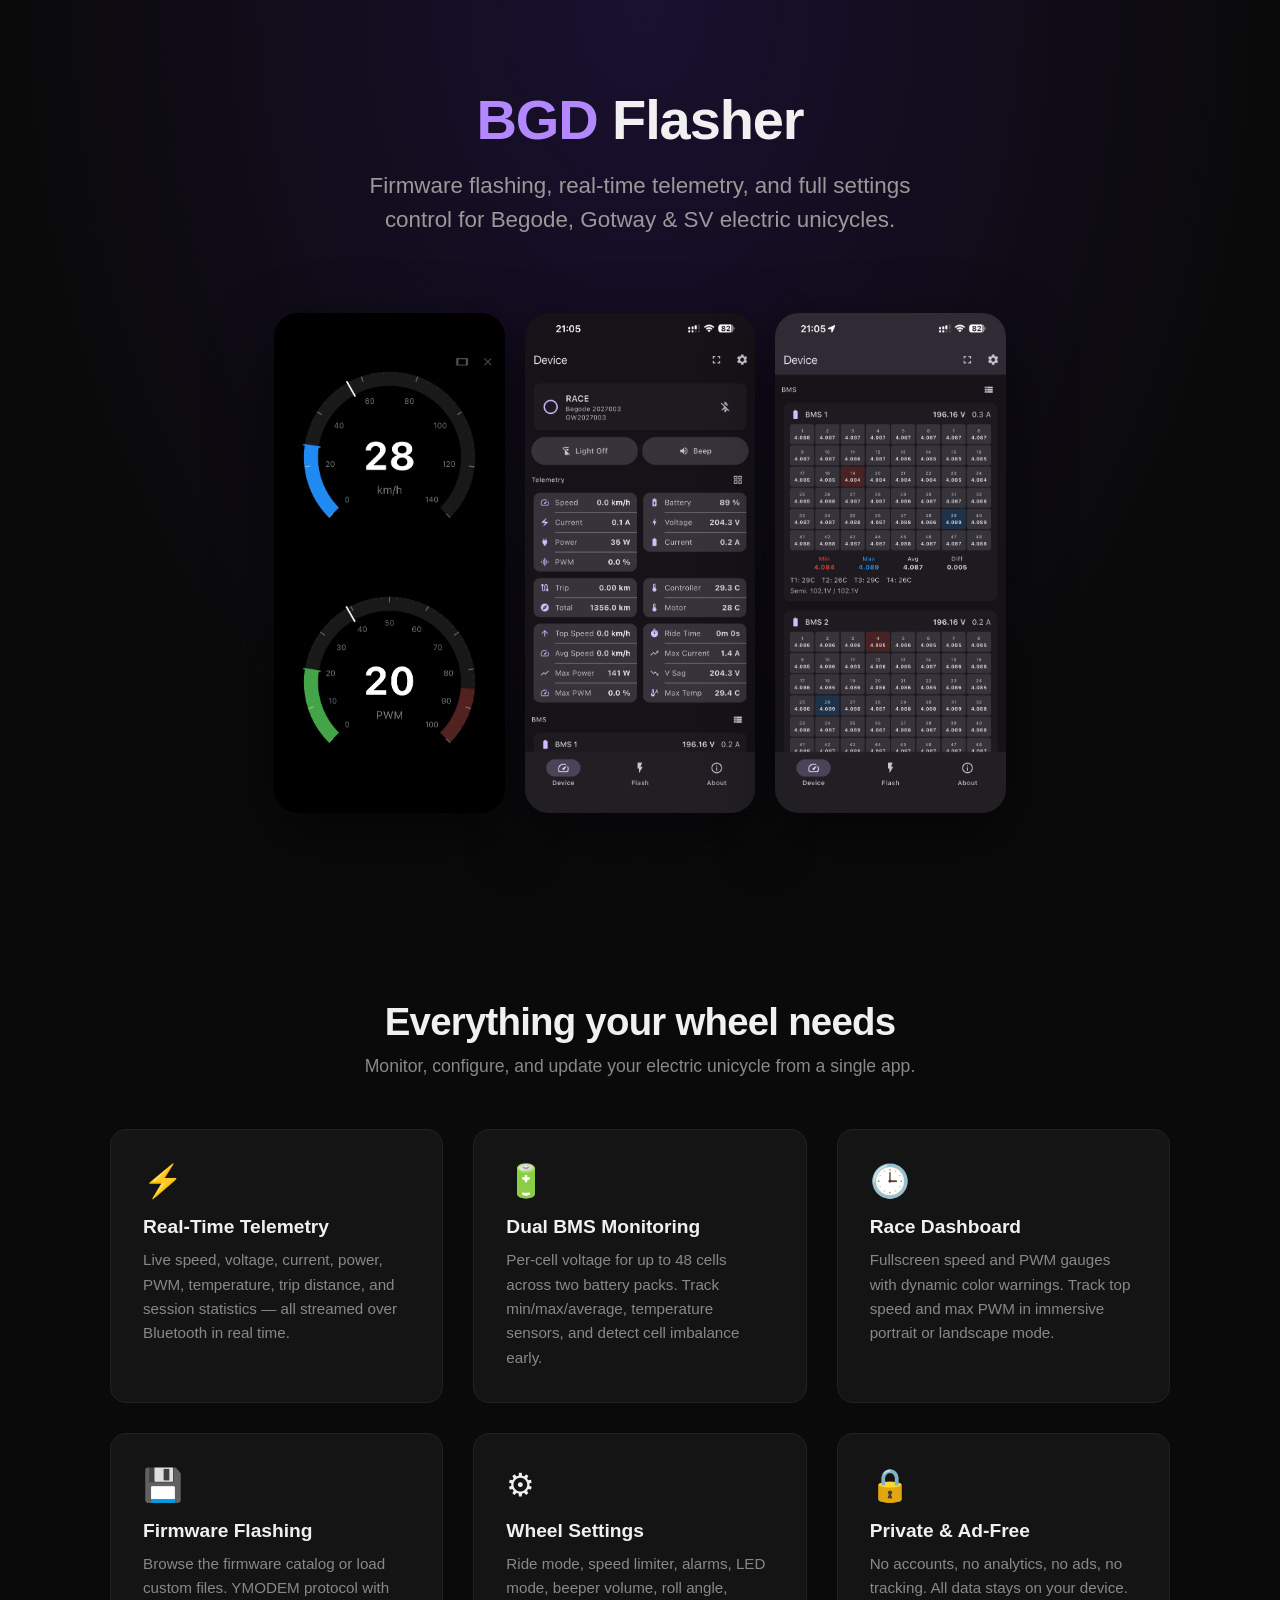
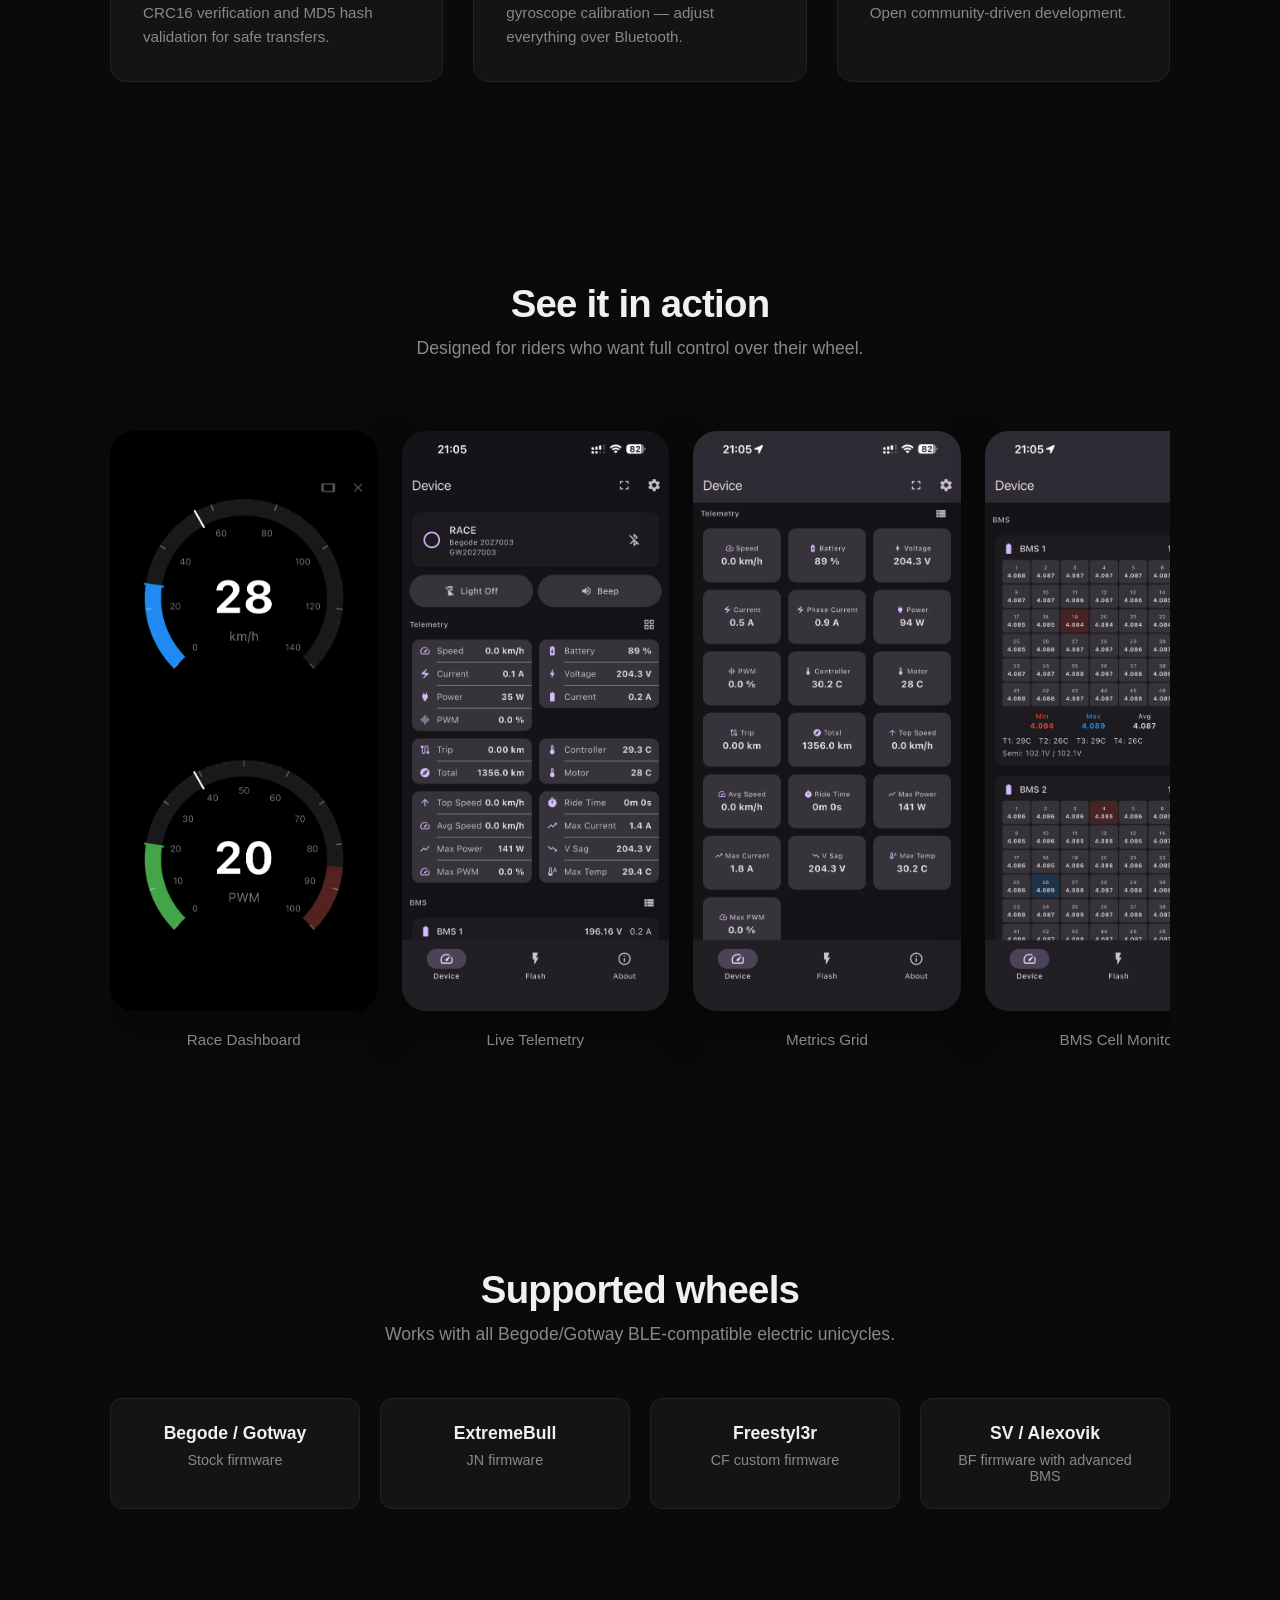
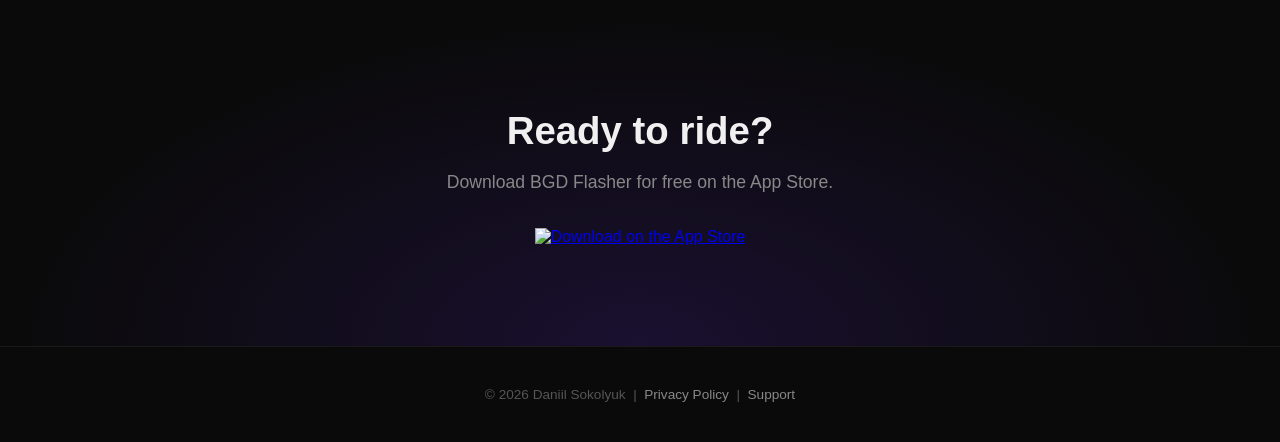
==== bgdflasher/index.html @ 6b322880 "Add BGD Flasher landing page with screenshots" ====
<!DOCTYPE html>
<html lang="en">
<head>
    <meta charset="UTF-8">
    <meta name="viewport" content="width=device-width, initial-scale=1.0">
    <title>BGD Flasher — Firmware & Telemetry App for Begode, Gotway & SV Electric Unicycles</title>
    <meta name="description" content="Flash firmware, monitor real-time telemetry, adjust settings, and track BMS cell data on your Begode, Gotway, or SV electric unicycle. Free iOS app.">
    <meta name="keywords" content="begode, gotway, euc, electric unicycle, firmware, flasher, telemetry, bms, dashboard, speed, battery, sv, extremebull, monowheel">
    <meta property="og:title" content="BGD Flasher — EUC Telemetry & Firmware Tool">
    <meta property="og:description" content="Flash firmware, monitor real-time telemetry, and fine-tune your Begode, Gotway & SV electric unicycle.">
    <meta property="og:type" content="website">
    <meta property="og:url" content="https://sokoly.uk/bgdflasher">
    <meta property="og:image" content="https://sokoly.uk/bgdflasher/01_dashboard.png">
    <link rel="canonical" href="https://sokoly.uk/bgdflasher">
    <style>
        * { margin: 0; padding: 0; box-sizing: border-box; }
        body { font-family: -apple-system, BlinkMacSystemFont, 'SF Pro Display', 'Segoe UI', Roboto, sans-serif; color: #f0f0f0; background: #0a0a0a; }

        /* Hero */
        .hero {
            min-height: 100vh;
            display: flex;
            flex-direction: column;
            align-items: center;
            justify-content: center;
            text-align: center;
            padding: 60px 20px;
            background: radial-gradient(ellipse at 50% 0%, #1a1030 0%, #0a0a0a 70%);
        }
        .hero h1 {
            font-size: 3.5em;
            font-weight: 700;
            letter-spacing: -0.02em;
            margin-bottom: 0.3em;
        }
        .hero h1 span { color: #b388ff; }
        .hero .subtitle {
            font-size: 1.4em;
            color: #999;
            max-width: 600px;
            margin-bottom: 2em;
            line-height: 1.5;
        }
        .hero-screenshots {
            display: flex;
            gap: 20px;
            justify-content: center;
            flex-wrap: wrap;
            max-width: 900px;
            margin-top: 2em;
        }
        .hero-screenshots img {
            height: 500px;
            border-radius: 24px;
            box-shadow: 0 20px 60px rgba(0,0,0,0.5);
        }
        .badge { margin-top: 2em; }
        .badge img { height: 54px; }

        /* Sections */
        section {
            padding: 100px 20px;
            max-width: 1100px;
            margin: 0 auto;
        }
        section h2 {
            font-size: 2.4em;
            font-weight: 700;
            text-align: center;
            margin-bottom: 0.3em;
            letter-spacing: -0.02em;
        }
        section .section-sub {
            text-align: center;
            color: #888;
            font-size: 1.1em;
            margin-bottom: 3em;
            max-width: 600px;
            margin-left: auto;
            margin-right: auto;
        }

        /* Feature grid */
        .features {
            display: grid;
            grid-template-columns: repeat(auto-fit, minmax(300px, 1fr));
            gap: 30px;
        }
        .feature-card {
            background: #141414;
            border: 1px solid #222;
            border-radius: 16px;
            padding: 32px;
        }
        .feature-card .icon {
            font-size: 2em;
            margin-bottom: 16px;
        }
        .feature-card h3 {
            font-size: 1.2em;
            margin-bottom: 10px;
        }
        .feature-card p {
            color: #888;
            line-height: 1.6;
            font-size: 0.95em;
        }

        /* Screenshot showcase */
        .showcase {
            display: flex;
            gap: 24px;
            overflow-x: auto;
            scroll-snap-type: x mandatory;
            padding: 20px 0;
            -webkit-overflow-scrolling: touch;
        }
        .showcase-item {
            flex: 0 0 auto;
            scroll-snap-align: center;
            text-align: center;
        }
        .showcase-item img {
            height: 580px;
            border-radius: 24px;
            box-shadow: 0 16px 48px rgba(0,0,0,0.4);
        }
        .showcase-item p {
            margin-top: 16px;
            color: #888;
            font-size: 0.95em;
        }

        /* Compatibility */
        .compat-grid {
            display: grid;
            grid-template-columns: repeat(auto-fit, minmax(220px, 1fr));
            gap: 20px;
        }
        .compat-card {
            background: #141414;
            border: 1px solid #222;
            border-radius: 12px;
            padding: 24px;
            text-align: center;
        }
        .compat-card h3 { font-size: 1.1em; margin-bottom: 8px; }
        .compat-card p { color: #888; font-size: 0.9em; }

        /* CTA */
        .cta {
            text-align: center;
            padding: 100px 20px;
            background: radial-gradient(ellipse at 50% 100%, #1a1030 0%, #0a0a0a 70%);
        }
        .cta h2 { font-size: 2.4em; margin-bottom: 0.5em; }
        .cta p { color: #888; margin-bottom: 2em; font-size: 1.1em; }

        /* Footer */
        footer {
            text-align: center;
            padding: 40px 20px;
            color: #555;
            font-size: 0.85em;
            border-top: 1px solid #1a1a1a;
        }
        footer a { color: #888; text-decoration: none; }
        footer a:hover { color: #b388ff; }

        /* Mobile */
        @media (max-width: 768px) {
            .hero h1 { font-size: 2.2em; }
            .hero .subtitle { font-size: 1.1em; }
            .hero-screenshots img { height: 360px; }
            section h2 { font-size: 1.8em; }
            .showcase-item img { height: 420px; }
        }
        @media (max-width: 480px) {
            .hero-screenshots img { height: 280px; }
            .showcase-item img { height: 340px; }
        }
    </style>
    <script type="application/ld+json">
    {
        "@context": "https://schema.org",
        "@type": "MobileApplication",
        "name": "BGD Flasher",
        "operatingSystem": "iOS",
        "applicationCategory": "UtilitiesApplication",
        "description": "Firmware flashing, real-time telemetry, and settings management for Begode, Gotway, and SV electric unicycles.",
        "offers": {
            "@type": "Offer",
            "price": "0",
            "priceCurrency": "USD"
        },
        "author": {
            "@type": "Person",
            "name": "Daniil Sokolyuk"
        }
    }
    </script>
</head>
<body>

    <!-- Hero -->
    <div class="hero">
        <h1><span>BGD</span> Flasher</h1>
        <p class="subtitle">Firmware flashing, real-time telemetry, and full settings control for Begode, Gotway & SV electric unicycles.</p>
        <div class="hero-screenshots">
            <img src="01_dashboard.png" alt="BGD Flasher race dashboard with speed and PWM gauges" loading="lazy">
            <img src="02_telemetry.png" alt="Real-time EUC telemetry monitoring" loading="lazy">
            <img src="04_bms_cells.png" alt="Dual BMS cell voltage monitoring" loading="lazy">
        </div>
    </div>

    <!-- Features -->
    <section>
        <h2>Everything your wheel needs</h2>
        <p class="section-sub">Monitor, configure, and update your electric unicycle from a single app.</p>
        <div class="features">
            <div class="feature-card">
                <div class="icon">&#9889;</div>
                <h3>Real-Time Telemetry</h3>
                <p>Live speed, voltage, current, power, PWM, temperature, trip distance, and session statistics — all streamed over Bluetooth in real time.</p>
            </div>
            <div class="feature-card">
                <div class="icon">&#128267;</div>
                <h3>Dual BMS Monitoring</h3>
                <p>Per-cell voltage for up to 48 cells across two battery packs. Track min/max/average, temperature sensors, and detect cell imbalance early.</p>
            </div>
            <div class="feature-card">
                <div class="icon">&#128338;</div>
                <h3>Race Dashboard</h3>
                <p>Fullscreen speed and PWM gauges with dynamic color warnings. Track top speed and max PWM in immersive portrait or landscape mode.</p>
            </div>
            <div class="feature-card">
                <div class="icon">&#128190;</div>
                <h3>Firmware Flashing</h3>
                <p>Browse the firmware catalog or load custom files. YMODEM protocol with CRC16 verification and MD5 hash validation for safe transfers.</p>
            </div>
            <div class="feature-card">
                <div class="icon">&#9881;</div>
                <h3>Wheel Settings</h3>
                <p>Ride mode, speed limiter, alarms, LED mode, beeper volume, roll angle, gyroscope calibration — adjust everything over Bluetooth.</p>
            </div>
            <div class="feature-card">
                <div class="icon">&#128274;</div>
                <h3>Private & Ad-Free</h3>
                <p>No accounts, no analytics, no ads, no tracking. All data stays on your device. Open community-driven development.</p>
            </div>
        </div>
    </section>

    <!-- Screenshots -->
    <section>
        <h2>See it in action</h2>
        <p class="section-sub">Designed for riders who want full control over their wheel.</p>
        <div class="showcase">
            <div class="showcase-item">
                <img src="01_dashboard.png" alt="Fullscreen race dashboard for Begode electric unicycle" loading="lazy">
                <p>Race Dashboard</p>
            </div>
            <div class="showcase-item">
                <img src="02_telemetry.png" alt="Real-time telemetry data from Begode Gotway wheel" loading="lazy">
                <p>Live Telemetry</p>
            </div>
            <div class="showcase-item">
                <img src="03_telemetry_grid.png" alt="Telemetry grid view with speed voltage power metrics" loading="lazy">
                <p>Metrics Grid</p>
            </div>
            <div class="showcase-item">
                <img src="04_bms_cells.png" alt="Dual BMS cell voltage monitor for electric unicycle battery" loading="lazy">
                <p>BMS Cell Monitor</p>
            </div>
            <div class="showcase-item">
                <img src="05_firmware_flash.png" alt="Firmware flashing interface for Begode Gotway EUC" loading="lazy">
                <p>Flash Firmware</p>
            </div>
            <div class="showcase-item">
                <img src="06_settings.png" alt="Wheel settings configuration for Begode electric unicycle" loading="lazy">
                <p>Wheel Settings</p>
            </div>
        </div>
    </section>

    <!-- Compatibility -->
    <section>
        <h2>Supported wheels</h2>
        <p class="section-sub">Works with all Begode/Gotway BLE-compatible electric unicycles.</p>
        <div class="compat-grid">
            <div class="compat-card">
                <h3>Begode / Gotway</h3>
                <p>Stock firmware</p>
            </div>
            <div class="compat-card">
                <h3>ExtremeBull</h3>
                <p>JN firmware</p>
            </div>
            <div class="compat-card">
                <h3>Freestyl3r</h3>
                <p>CF custom firmware</p>
            </div>
            <div class="compat-card">
                <h3>SV / Alexovik</h3>
                <p>BF firmware with advanced BMS</p>
            </div>
        </div>
    </section>

    <!-- CTA -->
    <div class="cta">
        <h2>Ready to ride?</h2>
        <p>Download BGD Flasher for free on the App Store.</p>
        <div class="badge">
            <a href="https://apps.apple.com/app/bgd-flasher/id0000000000" target="_blank" rel="noopener">
                <img src="https://developer.apple.com/assets/elements/badges/download-on-the-app-store.svg" alt="Download on the App Store">
            </a>
        </div>
    </div>

    <!-- Footer -->
    <footer>
        <p>&copy; 2026 Daniil Sokolyuk &nbsp;|&nbsp; <a href="privacy">Privacy Policy</a> &nbsp;|&nbsp; <a href="support">Support</a></p>
    </footer>

</body>
</html>
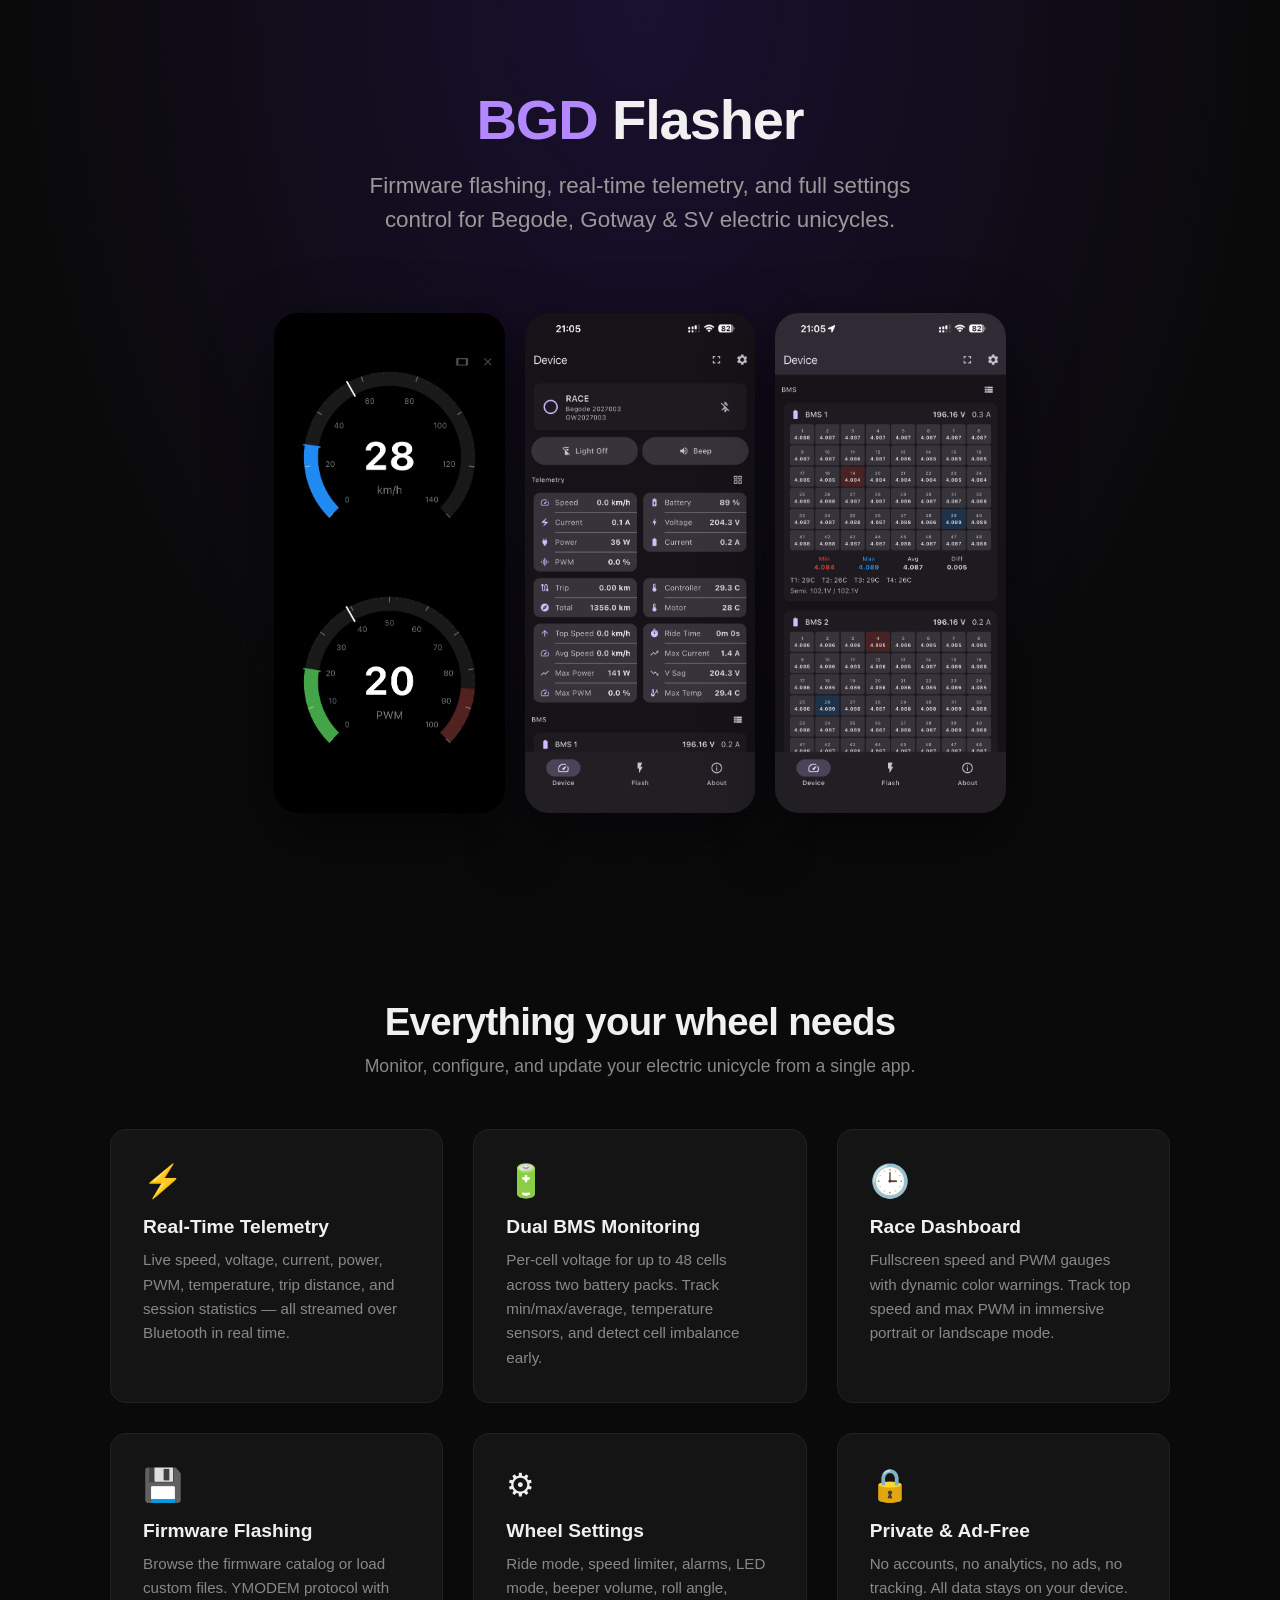
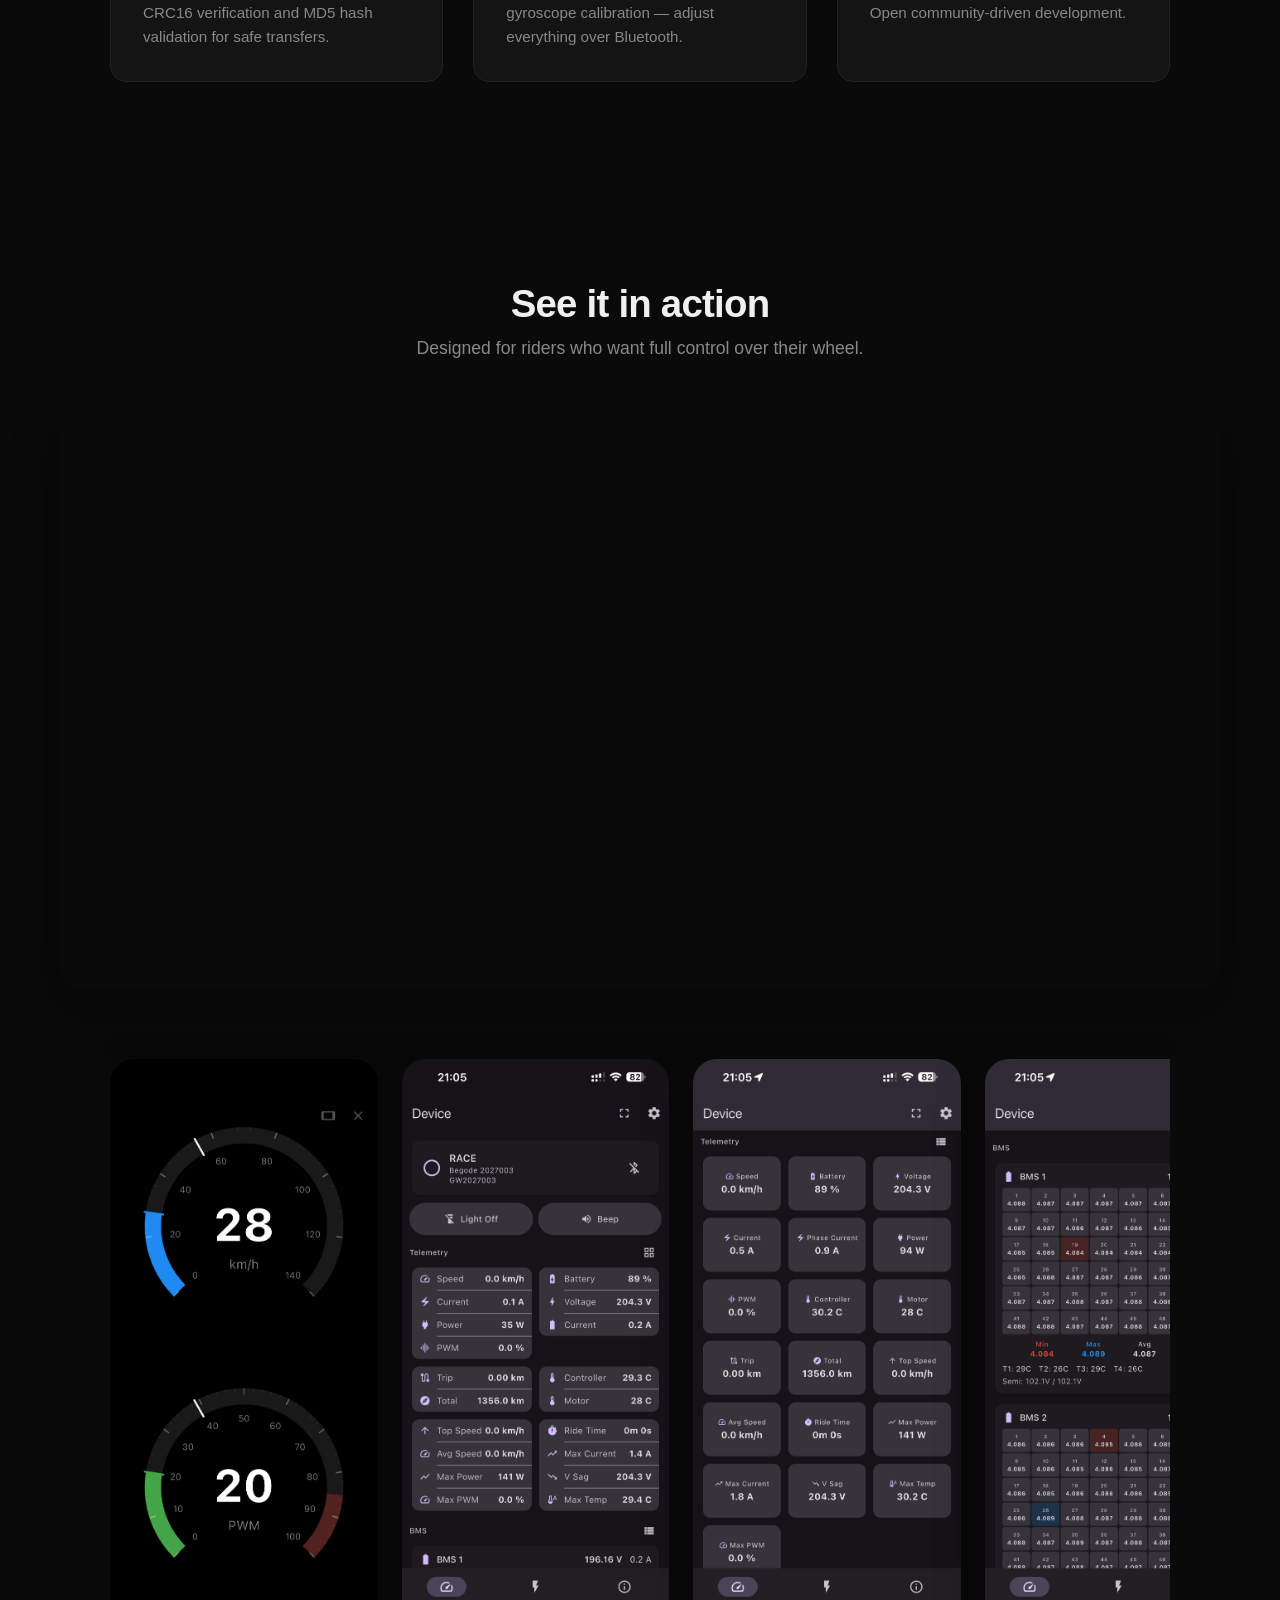
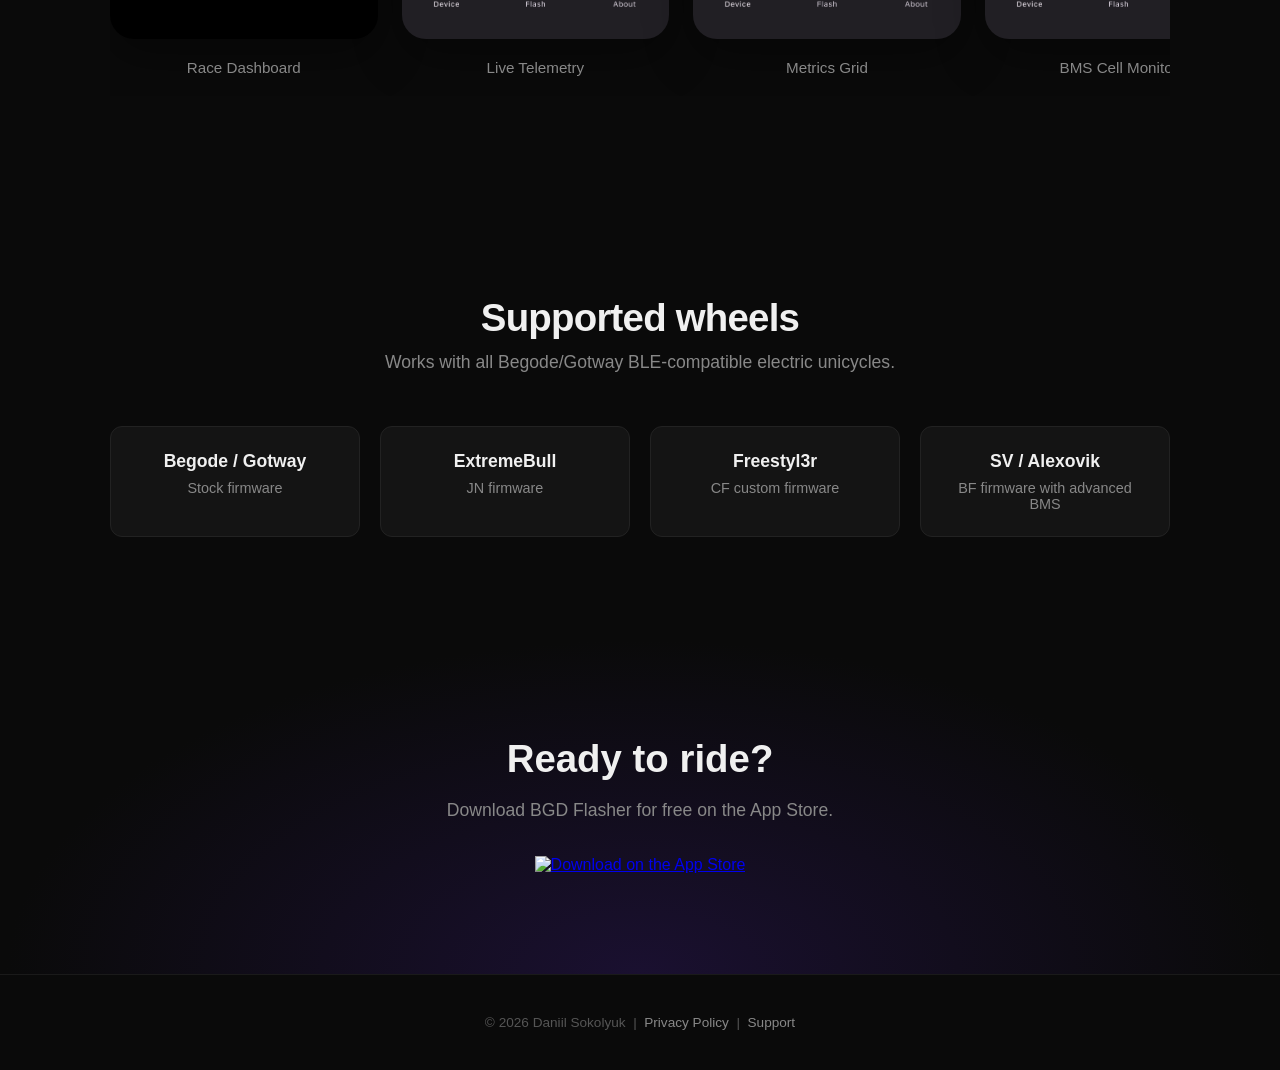
==== commit 915bc814: "Add preview video to landing page" ====
--- a/bgdflasher/index.html
+++ b/bgdflasher/index.html
@@ -251,10 +251,15 @@
         </div>
     </section>
 
-    <!-- Screenshots -->
+    <!-- Video + Screenshots -->
     <section>
         <h2>See it in action</h2>
         <p class="section-sub">Designed for riders who want full control over their wheel.</p>
+        <div style="display:flex;justify-content:center;margin-bottom:3em;">
+            <video autoplay muted loop playsinline style="height:580px;border-radius:24px;box-shadow:0 16px 48px rgba(0,0,0,0.4);">
+                <source src="preview.mp4" type="video/mp4">
+            </video>
+        </div>
         <div class="showcase">
             <div class="showcase-item">
                 <img src="01_dashboard.png" alt="Fullscreen race dashboard for Begode electric unicycle" loading="lazy">
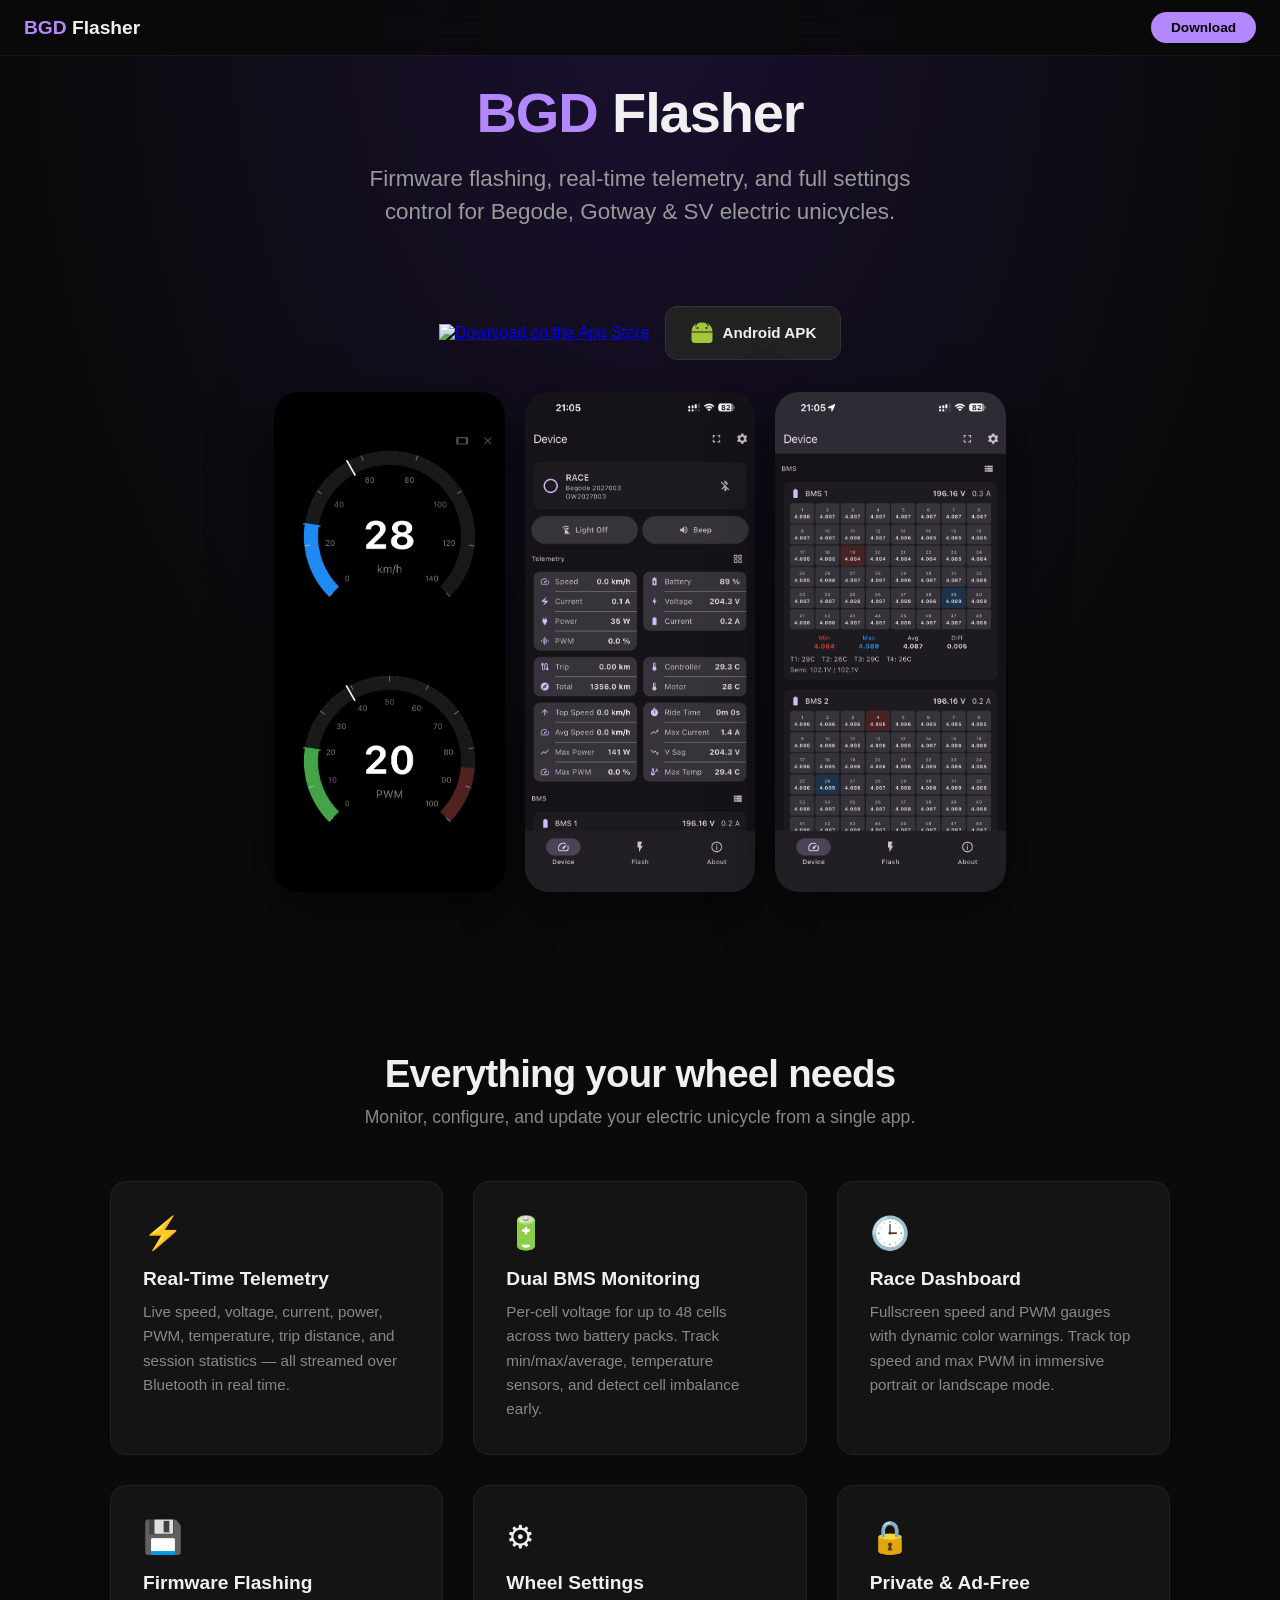
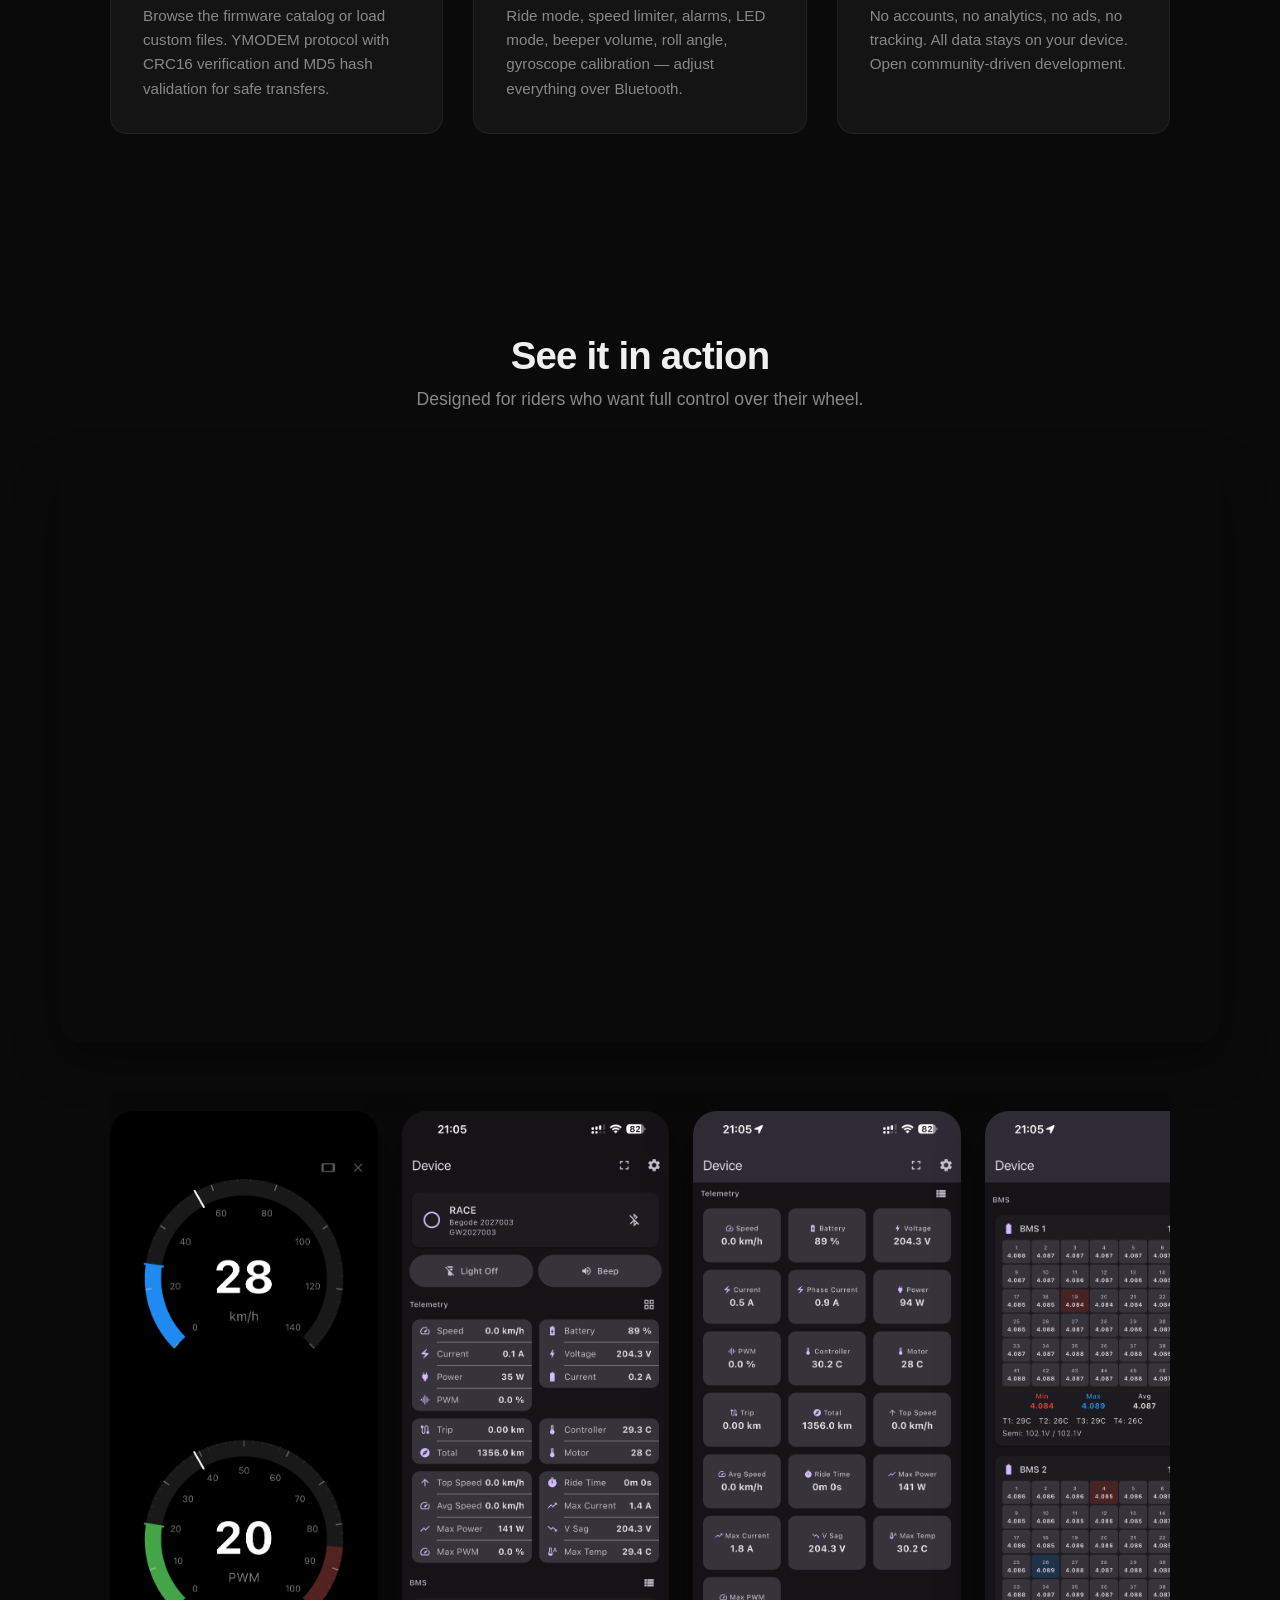
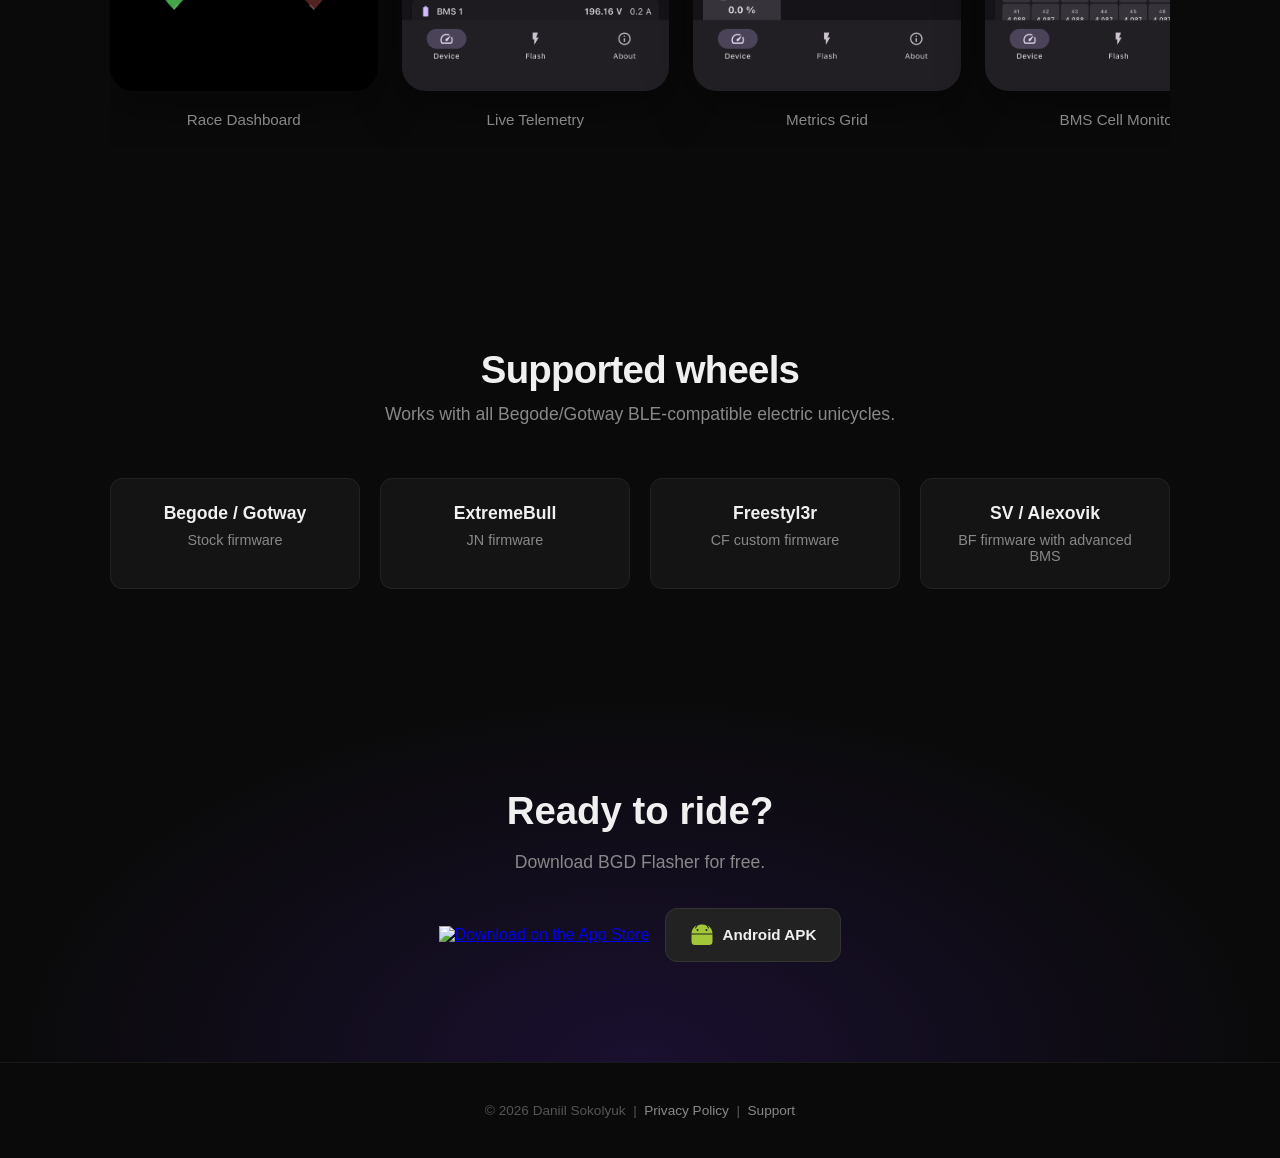
==== commit 31d74480: "Add sticky header, download buttons, APK, hero badge" ====
--- a/bgdflasher/index.html
+++ b/bgdflasher/index.html
@@ -24,7 +24,7 @@
             align-items: center;
             justify-content: center;
             text-align: center;
-            padding: 60px 20px;
+            padding: 80px 20px 60px;
             background: radial-gradient(ellipse at 50% 0%, #1a1030 0%, #0a0a0a 70%);
         }
         .hero h1 {
@@ -56,6 +56,62 @@
         }
         .badge { margin-top: 2em; }
         .badge img { height: 54px; }
+
+        /* Sticky header */
+        .sticky-header {
+            position: fixed;
+            top: 0;
+            left: 0;
+            right: 0;
+            z-index: 100;
+            display: flex;
+            align-items: center;
+            justify-content: space-between;
+            padding: 12px 24px;
+            background: rgba(10, 10, 10, 0.85);
+            backdrop-filter: blur(20px);
+            -webkit-backdrop-filter: blur(20px);
+            border-bottom: 1px solid rgba(255,255,255,0.06);
+        }
+        .sticky-header .logo {
+            font-size: 1.2em;
+            font-weight: 700;
+        }
+        .sticky-header .logo span { color: #b388ff; }
+        .sticky-header .dl-btn {
+            display: inline-block;
+            background: #b388ff;
+            color: #000;
+            font-weight: 600;
+            font-size: 0.85em;
+            padding: 8px 20px;
+            border-radius: 20px;
+            text-decoration: none;
+        }
+        .sticky-header .dl-btn:hover { background: #ce9cff; }
+        .badge-row {
+            display: flex;
+            gap: 16px;
+            align-items: center;
+            justify-content: center;
+            flex-wrap: wrap;
+        }
+        .apk-btn {
+            display: inline-flex;
+            align-items: center;
+            gap: 8px;
+            background: #222;
+            color: #f0f0f0;
+            font-weight: 600;
+            font-size: 0.95em;
+            padding: 12px 24px;
+            border-radius: 12px;
+            text-decoration: none;
+            border: 1px solid #333;
+            height: 54px;
+        }
+        .apk-btn:hover { background: #2a2a2a; border-color: #444; }
+        .apk-btn svg { width: 24px; height: 24px; fill: #a4c639; }
 
         /* Sections */
         section {
@@ -202,10 +258,25 @@
 </head>
 <body>
 
+    <!-- Sticky Header -->
+    <header class="sticky-header">
+        <div class="logo"><span>BGD</span> Flasher</div>
+        <a href="https://apps.apple.com/app/bgd-flasher/id0000000000" class="dl-btn" target="_blank" rel="noopener">Download</a>
+    </header>
+
     <!-- Hero -->
     <div class="hero">
         <h1><span>BGD</span> Flasher</h1>
         <p class="subtitle">Firmware flashing, real-time telemetry, and full settings control for Begode, Gotway & SV electric unicycles.</p>
+        <div class="badge badge-row">
+            <a href="https://apps.apple.com/app/bgd-flasher/id0000000000" target="_blank" rel="noopener">
+                <img src="https://developer.apple.com/assets/elements/badges/download-on-the-app-store.svg" alt="Download on the App Store">
+            </a>
+            <a href="BegodeFlasher-1.2.0.apk" class="apk-btn" download>
+                <svg viewBox="0 0 24 24"><path d="M17.523 2.226l1.39 2.409a.5.5 0 01-.866.5l-1.42-2.46A7.587 7.587 0 0012 1.5c-1.726 0-3.326.576-4.627 1.175L5.953 5.135a.5.5 0 01-.866-.5l1.39-2.409C3.637 3.848 1.5 6.932 1.5 10.5h21c0-3.568-2.137-6.652-4.977-8.274zM7.5 8a1 1 0 110-2 1 1 0 010 2zm9 0a1 1 0 110-2 1 1 0 010 2zM1.5 11.5v7A3.5 3.5 0 005 22h14a3.5 3.5 0 003.5-3.5v-7h-21z"/></svg>
+                Android APK
+            </a>
+        </div>
         <div class="hero-screenshots">
             <img src="01_dashboard.png" alt="BGD Flasher race dashboard with speed and PWM gauges" loading="lazy">
             <img src="02_telemetry.png" alt="Real-time EUC telemetry monitoring" loading="lazy">
@@ -315,10 +386,14 @@
     <!-- CTA -->
     <div class="cta">
         <h2>Ready to ride?</h2>
-        <p>Download BGD Flasher for free on the App Store.</p>
-        <div class="badge">
+        <p>Download BGD Flasher for free.</p>
+        <div class="badge badge-row">
             <a href="https://apps.apple.com/app/bgd-flasher/id0000000000" target="_blank" rel="noopener">
                 <img src="https://developer.apple.com/assets/elements/badges/download-on-the-app-store.svg" alt="Download on the App Store">
+            </a>
+            <a href="BegodeFlasher-1.2.0.apk" class="apk-btn" download>
+                <svg viewBox="0 0 24 24"><path d="M17.523 2.226l1.39 2.409a.5.5 0 01-.866.5l-1.42-2.46A7.587 7.587 0 0012 1.5c-1.726 0-3.326.576-4.627 1.175L5.953 5.135a.5.5 0 01-.866-.5l1.39-2.409C3.637 3.848 1.5 6.932 1.5 10.5h21c0-3.568-2.137-6.652-4.977-8.274zM7.5 8a1 1 0 110-2 1 1 0 010 2zm9 0a1 1 0 110-2 1 1 0 010 2zM1.5 11.5v7A3.5 3.5 0 005 22h14a3.5 3.5 0 003.5-3.5v-7h-21z"/></svg>
+                Android APK
             </a>
         </div>
     </div>
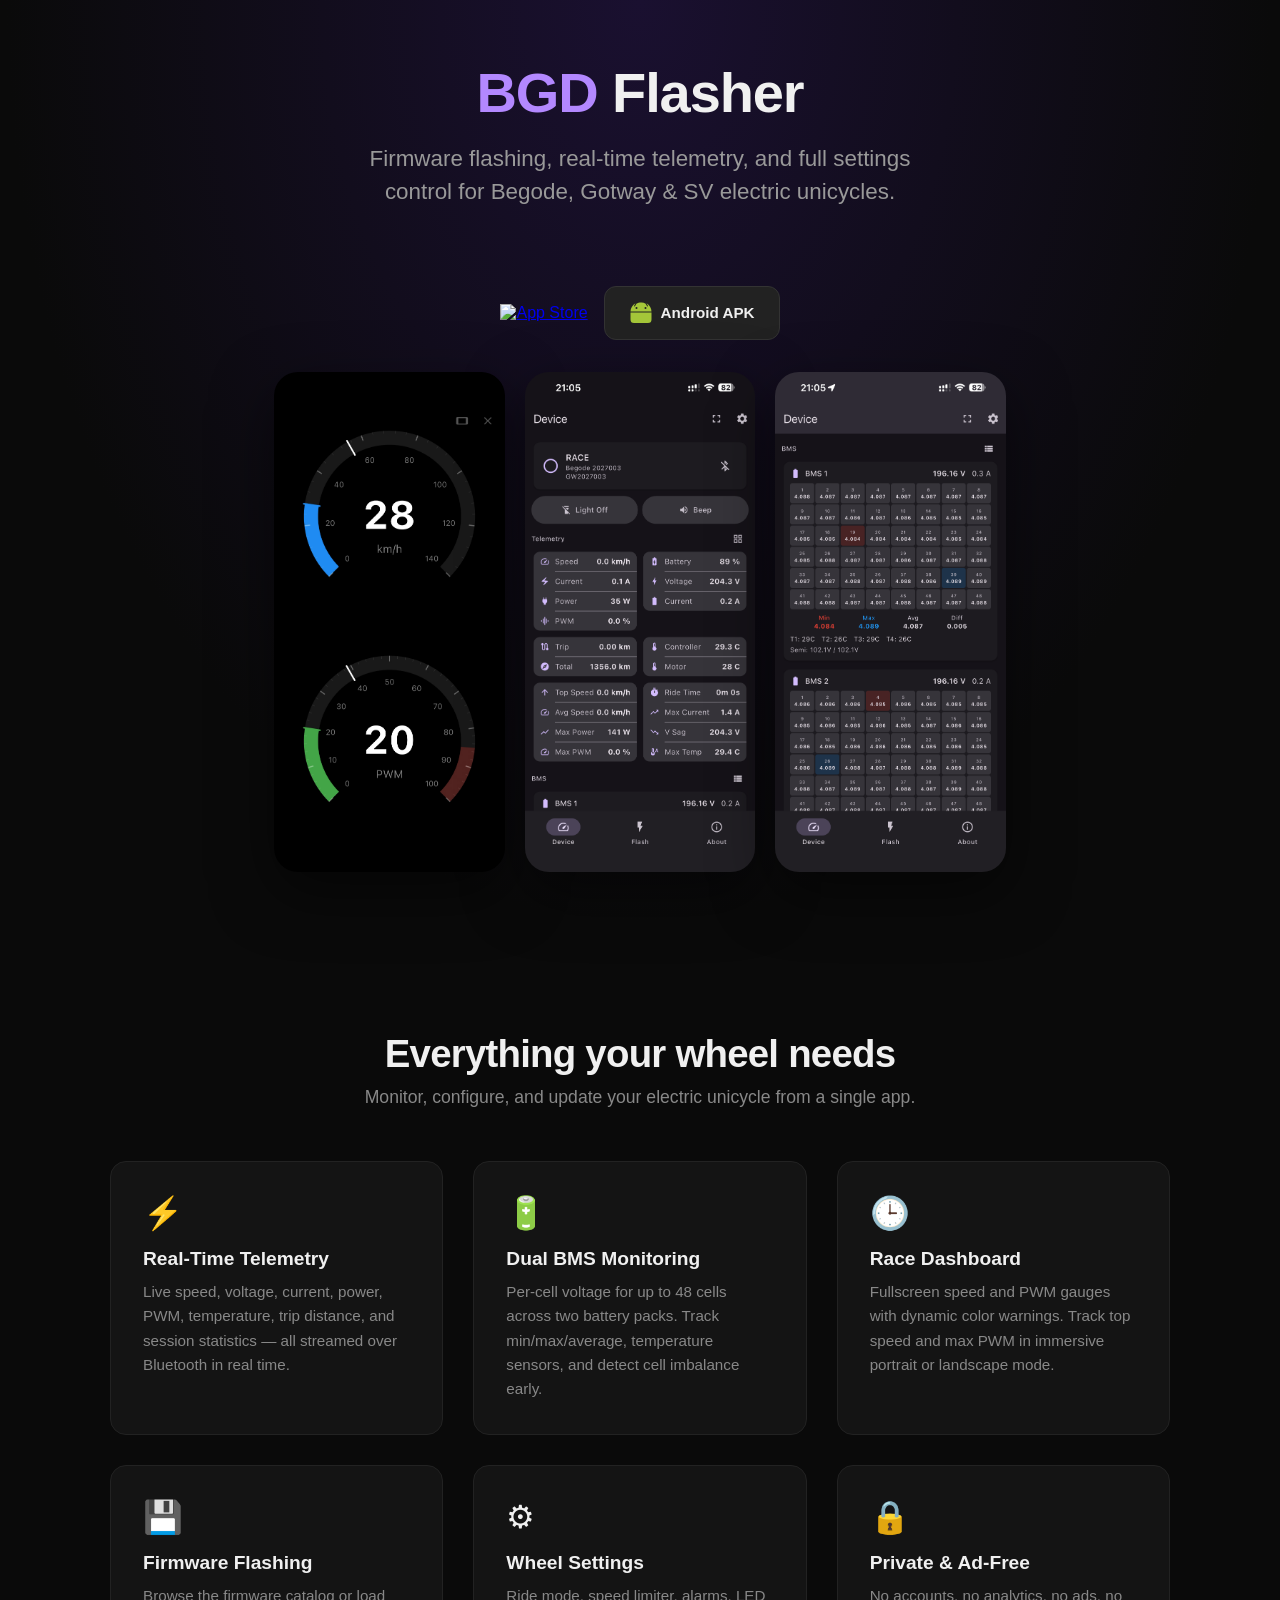
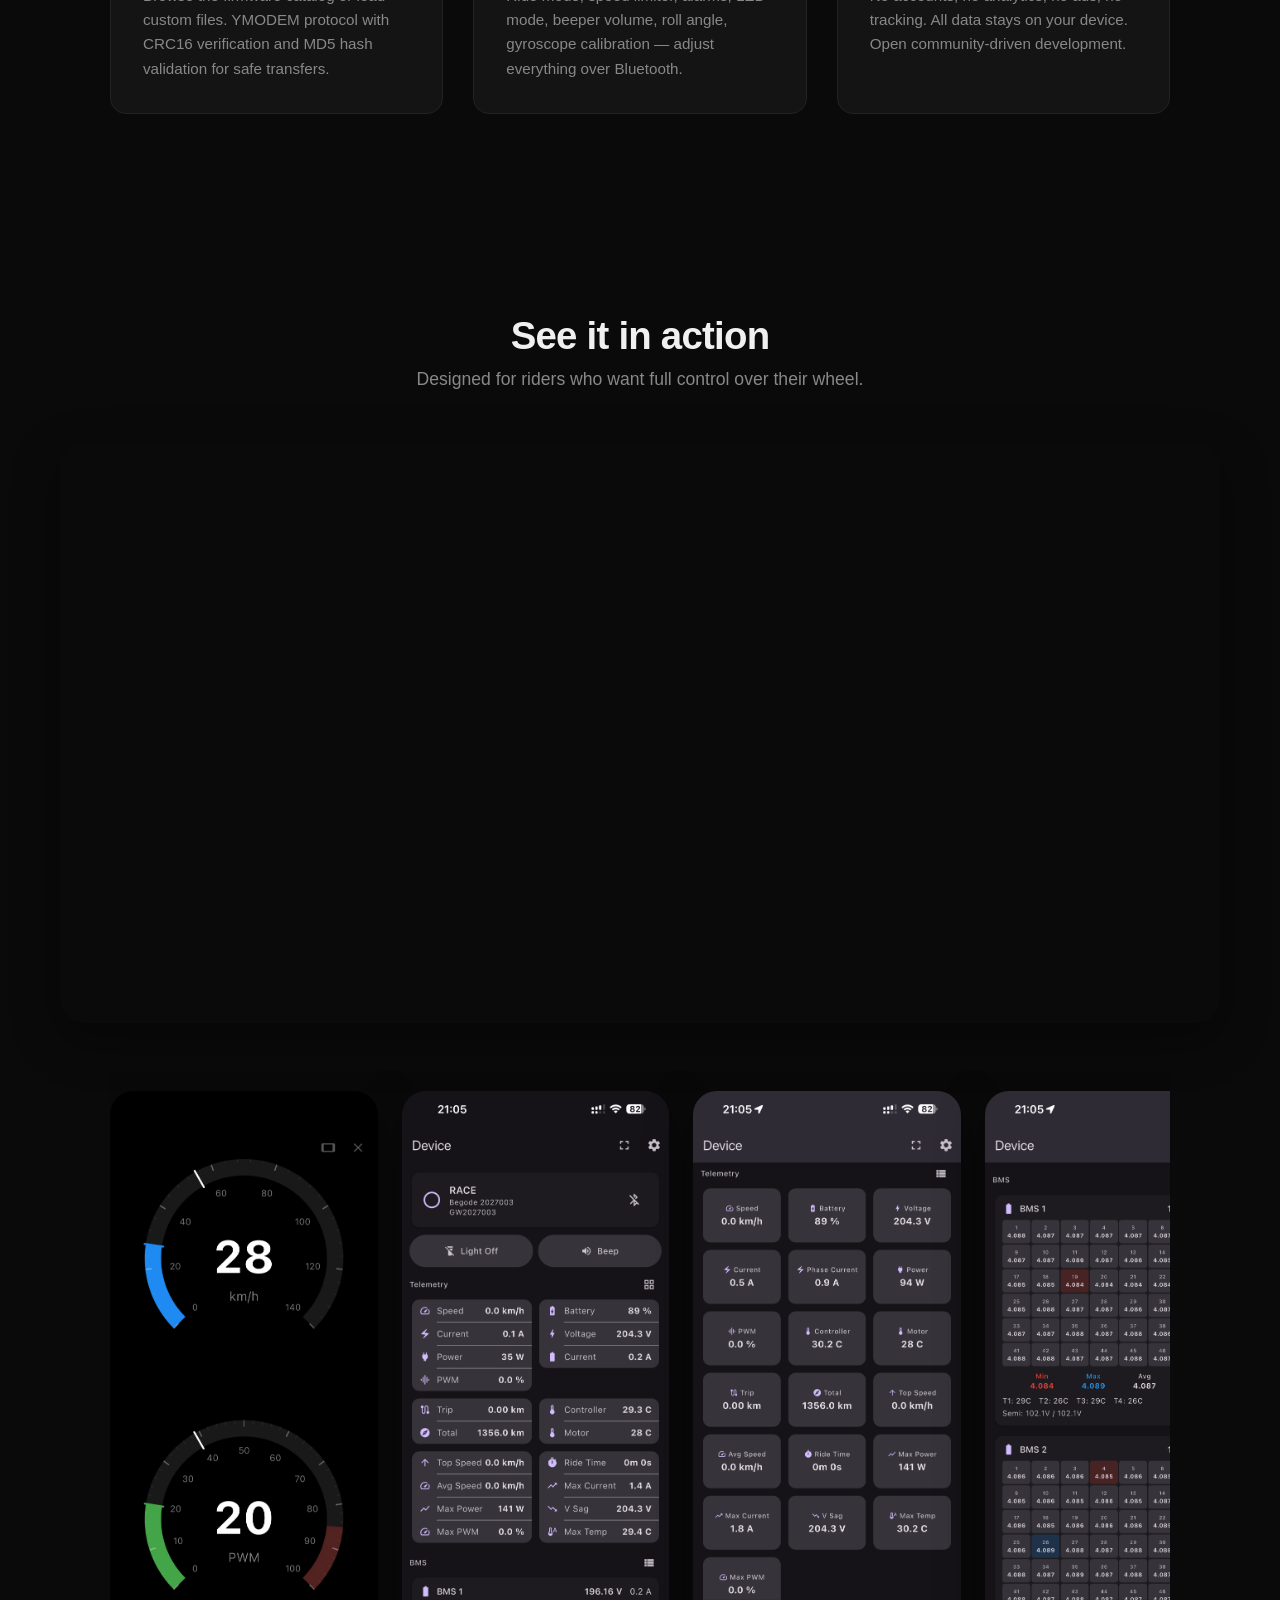
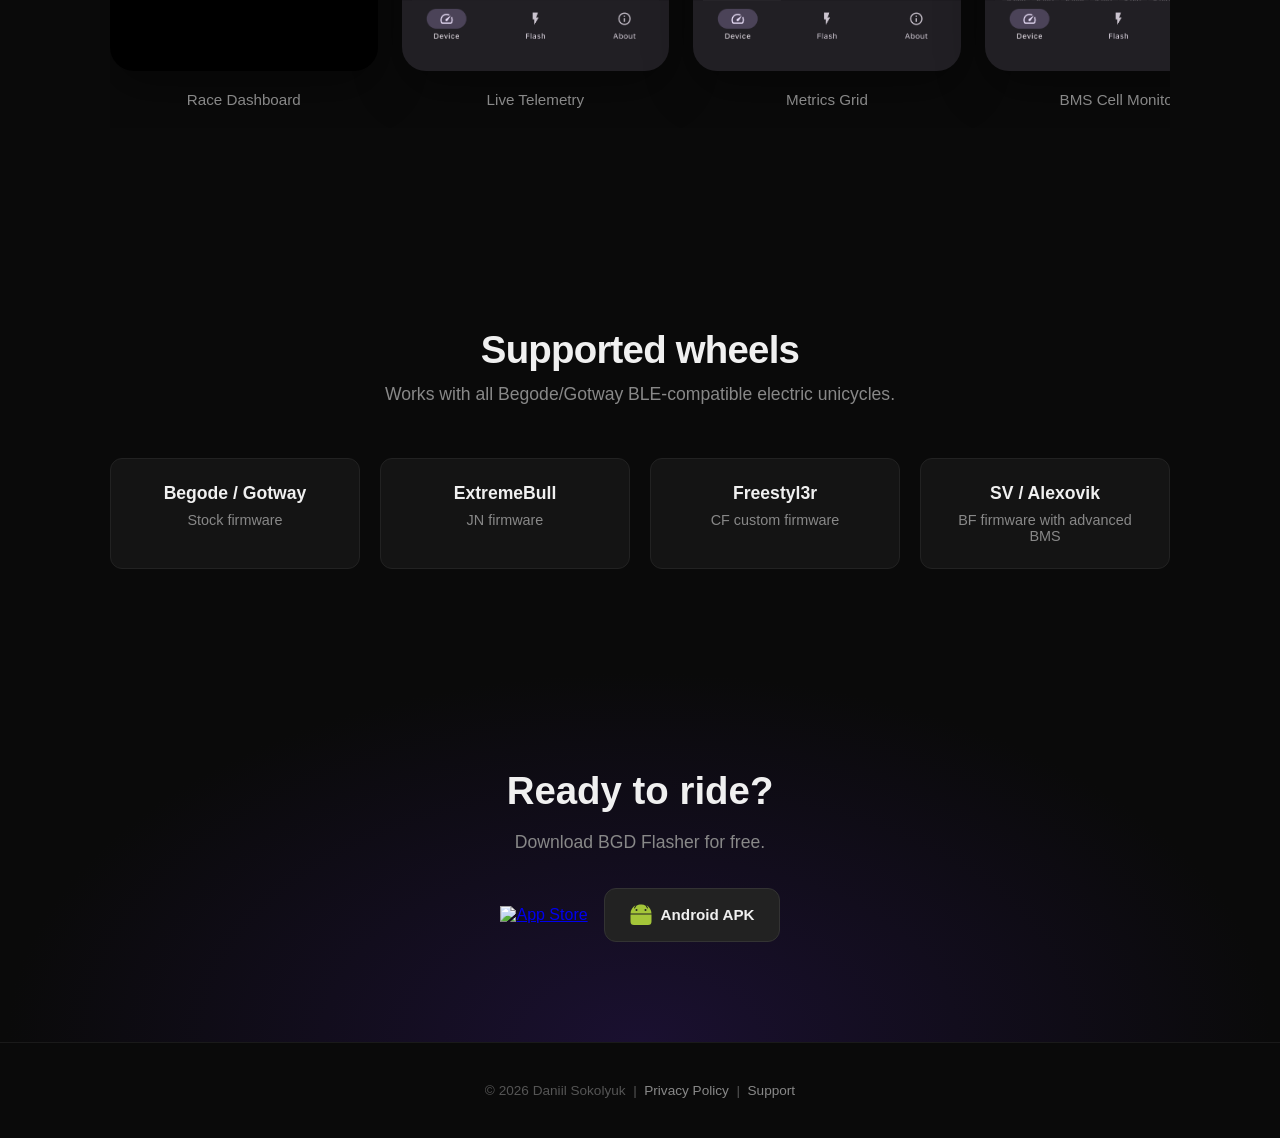
==== commit 4746dba5: "Add bun generator, template, sticky header with icon and scroll observer" ====
--- a/bgdflasher/index.html
+++ b/bgdflasher/index.html
@@ -12,317 +12,71 @@
     <meta property="og:url" content="https://sokoly.uk/bgdflasher">
     <meta property="og:image" content="https://sokoly.uk/bgdflasher/01_dashboard.png">
     <link rel="canonical" href="https://sokoly.uk/bgdflasher">
-    <style>
-        * { margin: 0; padding: 0; box-sizing: border-box; }
-        body { font-family: -apple-system, BlinkMacSystemFont, 'SF Pro Display', 'Segoe UI', Roboto, sans-serif; color: #f0f0f0; background: #0a0a0a; }
-
-        /* Hero */
-        .hero {
-            min-height: 100vh;
-            display: flex;
-            flex-direction: column;
-            align-items: center;
-            justify-content: center;
-            text-align: center;
-            padding: 80px 20px 60px;
-            background: radial-gradient(ellipse at 50% 0%, #1a1030 0%, #0a0a0a 70%);
-        }
-        .hero h1 {
-            font-size: 3.5em;
-            font-weight: 700;
-            letter-spacing: -0.02em;
-            margin-bottom: 0.3em;
-        }
-        .hero h1 span { color: #b388ff; }
-        .hero .subtitle {
-            font-size: 1.4em;
-            color: #999;
-            max-width: 600px;
-            margin-bottom: 2em;
-            line-height: 1.5;
-        }
-        .hero-screenshots {
-            display: flex;
-            gap: 20px;
-            justify-content: center;
-            flex-wrap: wrap;
-            max-width: 900px;
-            margin-top: 2em;
-        }
-        .hero-screenshots img {
-            height: 500px;
-            border-radius: 24px;
-            box-shadow: 0 20px 60px rgba(0,0,0,0.5);
-        }
-        .badge { margin-top: 2em; }
-        .badge img { height: 54px; }
-
-        /* Sticky header */
-        .sticky-header {
-            position: fixed;
-            top: 0;
-            left: 0;
-            right: 0;
-            z-index: 100;
-            display: flex;
-            align-items: center;
-            justify-content: space-between;
-            padding: 12px 24px;
-            background: rgba(10, 10, 10, 0.85);
-            backdrop-filter: blur(20px);
-            -webkit-backdrop-filter: blur(20px);
-            border-bottom: 1px solid rgba(255,255,255,0.06);
-        }
-        .sticky-header .logo {
-            font-size: 1.2em;
-            font-weight: 700;
-        }
-        .sticky-header .logo span { color: #b388ff; }
-        .sticky-header .dl-btn {
-            display: inline-block;
-            background: #b388ff;
-            color: #000;
-            font-weight: 600;
-            font-size: 0.85em;
-            padding: 8px 20px;
-            border-radius: 20px;
-            text-decoration: none;
-        }
-        .sticky-header .dl-btn:hover { background: #ce9cff; }
-        .badge-row {
-            display: flex;
-            gap: 16px;
-            align-items: center;
-            justify-content: center;
-            flex-wrap: wrap;
-        }
-        .apk-btn {
-            display: inline-flex;
-            align-items: center;
-            gap: 8px;
-            background: #222;
-            color: #f0f0f0;
-            font-weight: 600;
-            font-size: 0.95em;
-            padding: 12px 24px;
-            border-radius: 12px;
-            text-decoration: none;
-            border: 1px solid #333;
-            height: 54px;
-        }
-        .apk-btn:hover { background: #2a2a2a; border-color: #444; }
-        .apk-btn svg { width: 24px; height: 24px; fill: #a4c639; }
-
-        /* Sections */
-        section {
-            padding: 100px 20px;
-            max-width: 1100px;
-            margin: 0 auto;
-        }
-        section h2 {
-            font-size: 2.4em;
-            font-weight: 700;
-            text-align: center;
-            margin-bottom: 0.3em;
-            letter-spacing: -0.02em;
-        }
-        section .section-sub {
-            text-align: center;
-            color: #888;
-            font-size: 1.1em;
-            margin-bottom: 3em;
-            max-width: 600px;
-            margin-left: auto;
-            margin-right: auto;
-        }
-
-        /* Feature grid */
-        .features {
-            display: grid;
-            grid-template-columns: repeat(auto-fit, minmax(300px, 1fr));
-            gap: 30px;
-        }
-        .feature-card {
-            background: #141414;
-            border: 1px solid #222;
-            border-radius: 16px;
-            padding: 32px;
-        }
-        .feature-card .icon {
-            font-size: 2em;
-            margin-bottom: 16px;
-        }
-        .feature-card h3 {
-            font-size: 1.2em;
-            margin-bottom: 10px;
-        }
-        .feature-card p {
-            color: #888;
-            line-height: 1.6;
-            font-size: 0.95em;
-        }
-
-        /* Screenshot showcase */
-        .showcase {
-            display: flex;
-            gap: 24px;
-            overflow-x: auto;
-            scroll-snap-type: x mandatory;
-            padding: 20px 0;
-            -webkit-overflow-scrolling: touch;
-        }
-        .showcase-item {
-            flex: 0 0 auto;
-            scroll-snap-align: center;
-            text-align: center;
-        }
-        .showcase-item img {
-            height: 580px;
-            border-radius: 24px;
-            box-shadow: 0 16px 48px rgba(0,0,0,0.4);
-        }
-        .showcase-item p {
-            margin-top: 16px;
-            color: #888;
-            font-size: 0.95em;
-        }
-
-        /* Compatibility */
-        .compat-grid {
-            display: grid;
-            grid-template-columns: repeat(auto-fit, minmax(220px, 1fr));
-            gap: 20px;
-        }
-        .compat-card {
-            background: #141414;
-            border: 1px solid #222;
-            border-radius: 12px;
-            padding: 24px;
-            text-align: center;
-        }
-        .compat-card h3 { font-size: 1.1em; margin-bottom: 8px; }
-        .compat-card p { color: #888; font-size: 0.9em; }
-
-        /* CTA */
-        .cta {
-            text-align: center;
-            padding: 100px 20px;
-            background: radial-gradient(ellipse at 50% 100%, #1a1030 0%, #0a0a0a 70%);
-        }
-        .cta h2 { font-size: 2.4em; margin-bottom: 0.5em; }
-        .cta p { color: #888; margin-bottom: 2em; font-size: 1.1em; }
-
-        /* Footer */
-        footer {
-            text-align: center;
-            padding: 40px 20px;
-            color: #555;
-            font-size: 0.85em;
-            border-top: 1px solid #1a1a1a;
-        }
-        footer a { color: #888; text-decoration: none; }
-        footer a:hover { color: #b388ff; }
-
-        /* Mobile */
-        @media (max-width: 768px) {
-            .hero h1 { font-size: 2.2em; }
-            .hero .subtitle { font-size: 1.1em; }
-            .hero-screenshots img { height: 360px; }
-            section h2 { font-size: 1.8em; }
-            .showcase-item img { height: 420px; }
-        }
-        @media (max-width: 480px) {
-            .hero-screenshots img { height: 280px; }
-            .showcase-item img { height: 340px; }
-        }
-    </style>
+    <link rel="alternate" hreflang="en" href="https://sokoly.uk/bgdflasher">
+    <link rel="alternate" hreflang="ru" href="https://sokoly.uk/bgdflasher/ru">
+    <link rel="alternate" hreflang="de" href="https://sokoly.uk/bgdflasher/de">
+    <link rel="alternate" hreflang="fr" href="https://sokoly.uk/bgdflasher/fr">
+    <link rel="alternate" hreflang="es" href="https://sokoly.uk/bgdflasher/es">
+    <link rel="alternate" hreflang="pt" href="https://sokoly.uk/bgdflasher/pt">
+    <link rel="alternate" hreflang="zh" href="https://sokoly.uk/bgdflasher/zh">
+    <link rel="alternate" hreflang="ja" href="https://sokoly.uk/bgdflasher/ja">
+    <link rel="alternate" hreflang="ko" href="https://sokoly.uk/bgdflasher/ko">
+    <link rel="alternate" hreflang="it" href="https://sokoly.uk/bgdflasher/it">
+    <link rel="alternate" hreflang="tr" href="https://sokoly.uk/bgdflasher/tr">
+    <link rel="alternate" hreflang="x-default" href="https://sokoly.uk/bgdflasher">
+    <link rel="stylesheet" href="style.css">
     <script type="application/ld+json">
     {
         "@context": "https://schema.org",
         "@type": "MobileApplication",
         "name": "BGD Flasher",
-        "operatingSystem": "iOS",
+        "operatingSystem": "iOS, Android",
         "applicationCategory": "UtilitiesApplication",
-        "description": "Firmware flashing, real-time telemetry, and settings management for Begode, Gotway, and SV electric unicycles.",
-        "offers": {
-            "@type": "Offer",
-            "price": "0",
-            "priceCurrency": "USD"
-        },
-        "author": {
-            "@type": "Person",
-            "name": "Daniil Sokolyuk"
-        }
+        "description": "Flash firmware, monitor real-time telemetry, adjust settings, and track BMS cell data on your Begode, Gotway, or SV electric unicycle. Free iOS app.",
+        "inLanguage": "en",
+        "offers": { "@type": "Offer", "price": "0", "priceCurrency": "USD" },
+        "author": { "@type": "Person", "name": "Daniil Sokolyuk" }
     }
     </script>
 </head>
 <body>
-
-    <!-- Sticky Header -->
-    <header class="sticky-header">
-        <div class="logo"><span>BGD</span> Flasher</div>
+    <header class="sticky-header" id="sticky-header">
+        <a href="." class="logo"><img src="icon.png" alt="BGD Flasher icon"><span>BGD</span> Flasher</a>
         <a href="https://apps.apple.com/app/bgd-flasher/id0000000000" class="dl-btn" target="_blank" rel="noopener">Download</a>
     </header>
 
-    <!-- Hero -->
     <div class="hero">
         <h1><span>BGD</span> Flasher</h1>
         <p class="subtitle">Firmware flashing, real-time telemetry, and full settings control for Begode, Gotway & SV electric unicycles.</p>
-        <div class="badge badge-row">
+        <div class="badge badge-row" id="hero-badges">
             <a href="https://apps.apple.com/app/bgd-flasher/id0000000000" target="_blank" rel="noopener">
-                <img src="https://developer.apple.com/assets/elements/badges/download-on-the-app-store.svg" alt="Download on the App Store">
+                <img src="https://developer.apple.com/assets/elements/badges/download-on-the-app-store.svg" alt="App Store">
             </a>
-            <a href="BegodeFlasher-1.2.0.apk" class="apk-btn" download>
+            <a href="https://pub-b561f867dd6a4482922aeebeb254af5c.r2.dev/BegodeFlasher-1.2.0.apk" class="apk-btn" download>
                 <svg viewBox="0 0 24 24"><path d="M17.523 2.226l1.39 2.409a.5.5 0 01-.866.5l-1.42-2.46A7.587 7.587 0 0012 1.5c-1.726 0-3.326.576-4.627 1.175L5.953 5.135a.5.5 0 01-.866-.5l1.39-2.409C3.637 3.848 1.5 6.932 1.5 10.5h21c0-3.568-2.137-6.652-4.977-8.274zM7.5 8a1 1 0 110-2 1 1 0 010 2zm9 0a1 1 0 110-2 1 1 0 010 2zM1.5 11.5v7A3.5 3.5 0 005 22h14a3.5 3.5 0 003.5-3.5v-7h-21z"/></svg>
                 Android APK
             </a>
         </div>
         <div class="hero-screenshots">
-            <img src="01_dashboard.png" alt="BGD Flasher race dashboard with speed and PWM gauges" loading="lazy">
-            <img src="02_telemetry.png" alt="Real-time EUC telemetry monitoring" loading="lazy">
-            <img src="04_bms_cells.png" alt="Dual BMS cell voltage monitoring" loading="lazy">
+            <img src="01_dashboard.png" alt="BGD Flasher dashboard" loading="lazy">
+            <img src="02_telemetry.png" alt="BGD Flasher telemetry" loading="lazy">
+            <img src="04_bms_cells.png" alt="BGD Flasher BMS" loading="lazy">
         </div>
     </div>
 
-    <!-- Features -->
     <section>
         <h2>Everything your wheel needs</h2>
         <p class="section-sub">Monitor, configure, and update your electric unicycle from a single app.</p>
         <div class="features">
-            <div class="feature-card">
-                <div class="icon">&#9889;</div>
-                <h3>Real-Time Telemetry</h3>
-                <p>Live speed, voltage, current, power, PWM, temperature, trip distance, and session statistics — all streamed over Bluetooth in real time.</p>
-            </div>
-            <div class="feature-card">
-                <div class="icon">&#128267;</div>
-                <h3>Dual BMS Monitoring</h3>
-                <p>Per-cell voltage for up to 48 cells across two battery packs. Track min/max/average, temperature sensors, and detect cell imbalance early.</p>
-            </div>
-            <div class="feature-card">
-                <div class="icon">&#128338;</div>
-                <h3>Race Dashboard</h3>
-                <p>Fullscreen speed and PWM gauges with dynamic color warnings. Track top speed and max PWM in immersive portrait or landscape mode.</p>
-            </div>
-            <div class="feature-card">
-                <div class="icon">&#128190;</div>
-                <h3>Firmware Flashing</h3>
-                <p>Browse the firmware catalog or load custom files. YMODEM protocol with CRC16 verification and MD5 hash validation for safe transfers.</p>
-            </div>
-            <div class="feature-card">
-                <div class="icon">&#9881;</div>
-                <h3>Wheel Settings</h3>
-                <p>Ride mode, speed limiter, alarms, LED mode, beeper volume, roll angle, gyroscope calibration — adjust everything over Bluetooth.</p>
-            </div>
-            <div class="feature-card">
-                <div class="icon">&#128274;</div>
-                <h3>Private & Ad-Free</h3>
-                <p>No accounts, no analytics, no ads, no tracking. All data stays on your device. Open community-driven development.</p>
-            </div>
+            <div class="feature-card"><div class="icon">&#9889;</div><h3>Real-Time Telemetry</h3><p>Live speed, voltage, current, power, PWM, temperature, trip distance, and session statistics — all streamed over Bluetooth in real time.</p></div>
+            <div class="feature-card"><div class="icon">&#128267;</div><h3>Dual BMS Monitoring</h3><p>Per-cell voltage for up to 48 cells across two battery packs. Track min/max/average, temperature sensors, and detect cell imbalance early.</p></div>
+            <div class="feature-card"><div class="icon">&#128338;</div><h3>Race Dashboard</h3><p>Fullscreen speed and PWM gauges with dynamic color warnings. Track top speed and max PWM in immersive portrait or landscape mode.</p></div>
+            <div class="feature-card"><div class="icon">&#128190;</div><h3>Firmware Flashing</h3><p>Browse the firmware catalog or load custom files. YMODEM protocol with CRC16 verification and MD5 hash validation for safe transfers.</p></div>
+            <div class="feature-card"><div class="icon">&#9881;</div><h3>Wheel Settings</h3><p>Ride mode, speed limiter, alarms, LED mode, beeper volume, roll angle, gyroscope calibration — adjust everything over Bluetooth.</p></div>
+            <div class="feature-card"><div class="icon">&#128274;</div><h3>Private & Ad-Free</h3><p>No accounts, no analytics, no ads, no tracking. All data stays on your device. Open community-driven development.</p></div>
         </div>
     </section>
 
-    <!-- Video + Screenshots -->
     <section>
         <h2>See it in action</h2>
         <p class="section-sub">Designed for riders who want full control over their wheel.</p>
@@ -332,76 +86,50 @@
             </video>
         </div>
         <div class="showcase">
-            <div class="showcase-item">
-                <img src="01_dashboard.png" alt="Fullscreen race dashboard for Begode electric unicycle" loading="lazy">
-                <p>Race Dashboard</p>
-            </div>
-            <div class="showcase-item">
-                <img src="02_telemetry.png" alt="Real-time telemetry data from Begode Gotway wheel" loading="lazy">
-                <p>Live Telemetry</p>
-            </div>
-            <div class="showcase-item">
-                <img src="03_telemetry_grid.png" alt="Telemetry grid view with speed voltage power metrics" loading="lazy">
-                <p>Metrics Grid</p>
-            </div>
-            <div class="showcase-item">
-                <img src="04_bms_cells.png" alt="Dual BMS cell voltage monitor for electric unicycle battery" loading="lazy">
-                <p>BMS Cell Monitor</p>
-            </div>
-            <div class="showcase-item">
-                <img src="05_firmware_flash.png" alt="Firmware flashing interface for Begode Gotway EUC" loading="lazy">
-                <p>Flash Firmware</p>
-            </div>
-            <div class="showcase-item">
-                <img src="06_settings.png" alt="Wheel settings configuration for Begode electric unicycle" loading="lazy">
-                <p>Wheel Settings</p>
-            </div>
+            <div class="showcase-item"><img src="01_dashboard.png" loading="lazy"><p>Race Dashboard</p></div>
+            <div class="showcase-item"><img src="02_telemetry.png" loading="lazy"><p>Live Telemetry</p></div>
+            <div class="showcase-item"><img src="03_telemetry_grid.png" loading="lazy"><p>Metrics Grid</p></div>
+            <div class="showcase-item"><img src="04_bms_cells.png" loading="lazy"><p>BMS Cell Monitor</p></div>
+            <div class="showcase-item"><img src="05_firmware_flash.png" loading="lazy"><p>Flash Firmware</p></div>
+            <div class="showcase-item"><img src="06_settings.png" loading="lazy"><p>Wheel Settings</p></div>
         </div>
     </section>
 
-    <!-- Compatibility -->
     <section>
         <h2>Supported wheels</h2>
         <p class="section-sub">Works with all Begode/Gotway BLE-compatible electric unicycles.</p>
         <div class="compat-grid">
-            <div class="compat-card">
-                <h3>Begode / Gotway</h3>
-                <p>Stock firmware</p>
-            </div>
-            <div class="compat-card">
-                <h3>ExtremeBull</h3>
-                <p>JN firmware</p>
-            </div>
-            <div class="compat-card">
-                <h3>Freestyl3r</h3>
-                <p>CF custom firmware</p>
-            </div>
-            <div class="compat-card">
-                <h3>SV / Alexovik</h3>
-                <p>BF firmware with advanced BMS</p>
-            </div>
+            <div class="compat-card"><h3>Begode / Gotway</h3><p>Stock firmware</p></div>
+            <div class="compat-card"><h3>ExtremeBull</h3><p>JN firmware</p></div>
+            <div class="compat-card"><h3>Freestyl3r</h3><p>CF custom firmware</p></div>
+            <div class="compat-card"><h3>SV / Alexovik</h3><p>BF firmware with advanced BMS</p></div>
         </div>
     </section>
 
-    <!-- CTA -->
     <div class="cta">
         <h2>Ready to ride?</h2>
         <p>Download BGD Flasher for free.</p>
         <div class="badge badge-row">
             <a href="https://apps.apple.com/app/bgd-flasher/id0000000000" target="_blank" rel="noopener">
-                <img src="https://developer.apple.com/assets/elements/badges/download-on-the-app-store.svg" alt="Download on the App Store">
+                <img src="https://developer.apple.com/assets/elements/badges/download-on-the-app-store.svg" alt="App Store">
             </a>
-            <a href="BegodeFlasher-1.2.0.apk" class="apk-btn" download>
+            <a href="https://pub-b561f867dd6a4482922aeebeb254af5c.r2.dev/BegodeFlasher-1.2.0.apk" class="apk-btn" download>
                 <svg viewBox="0 0 24 24"><path d="M17.523 2.226l1.39 2.409a.5.5 0 01-.866.5l-1.42-2.46A7.587 7.587 0 0012 1.5c-1.726 0-3.326.576-4.627 1.175L5.953 5.135a.5.5 0 01-.866-.5l1.39-2.409C3.637 3.848 1.5 6.932 1.5 10.5h21c0-3.568-2.137-6.652-4.977-8.274zM7.5 8a1 1 0 110-2 1 1 0 010 2zm9 0a1 1 0 110-2 1 1 0 010 2zM1.5 11.5v7A3.5 3.5 0 005 22h14a3.5 3.5 0 003.5-3.5v-7h-21z"/></svg>
                 Android APK
             </a>
         </div>
     </div>
 
-    <!-- Footer -->
     <footer>
         <p>&copy; 2026 Daniil Sokolyuk &nbsp;|&nbsp; <a href="privacy">Privacy Policy</a> &nbsp;|&nbsp; <a href="support">Support</a></p>
     </footer>
 
+    <script>
+    const header = document.getElementById('sticky-header');
+    const badges = document.getElementById('hero-badges');
+    new IntersectionObserver(([e]) => {
+        header.classList.toggle('visible', !e.isIntersecting);
+    }, { threshold: 0 }).observe(badges);
+    </script>
 </body>
 </html>
--- a/bgdflasher/style.css
+++ b/bgdflasher/style.css
@@ -0,0 +1,235 @@
+* { margin: 0; padding: 0; box-sizing: border-box; }
+        body { font-family: -apple-system, BlinkMacSystemFont, 'SF Pro Display', 'Segoe UI', Roboto, sans-serif; color: #f0f0f0; background: #0a0a0a; }
+
+        /* Hero */
+        .hero {
+            min-height: 100vh;
+            display: flex;
+            flex-direction: column;
+            align-items: center;
+            justify-content: center;
+            text-align: center;
+            padding: 60px 20px;
+            background: radial-gradient(ellipse at 50% 0%, #1a1030 0%, #0a0a0a 70%);
+        }
+        .hero h1 {
+            font-size: 3.5em;
+            font-weight: 700;
+            letter-spacing: -0.02em;
+            margin-bottom: 0.3em;
+        }
+        .hero h1 span { color: #b388ff; }
+        .hero .subtitle {
+            font-size: 1.4em;
+            color: #999;
+            max-width: 600px;
+            margin-bottom: 2em;
+            line-height: 1.5;
+        }
+        .hero-screenshots {
+            display: flex;
+            gap: 20px;
+            justify-content: center;
+            flex-wrap: wrap;
+            max-width: 900px;
+            margin-top: 2em;
+        }
+        .hero-screenshots img {
+            height: 500px;
+            border-radius: 24px;
+            box-shadow: 0 20px 60px rgba(0,0,0,0.5);
+        }
+        .badge { margin-top: 2em; }
+        .badge img { height: 54px; }
+
+        /* Sticky header — hidden by default, shown when scrolled past badges */
+        .sticky-header {
+            position: fixed;
+            top: 0;
+            left: 0;
+            right: 0;
+            z-index: 100;
+            display: flex;
+            align-items: center;
+            justify-content: space-between;
+            padding: 12px 24px;
+            background: rgba(10, 10, 10, 0.85);
+            backdrop-filter: blur(20px);
+            -webkit-backdrop-filter: blur(20px);
+            border-bottom: 1px solid rgba(255,255,255,0.06);
+            transform: translateY(-100%);
+            transition: transform 0.3s ease;
+        }
+        .sticky-header.visible { transform: translateY(0); }
+        .sticky-header .logo {
+            display: flex;
+            align-items: center;
+            gap: 10px;
+            font-size: 1.2em;
+            font-weight: 700;
+            text-decoration: none;
+            color: #f0f0f0;
+        }
+        .sticky-header .logo img {
+            width: 32px;
+            height: 32px;
+            border-radius: 8px;
+        }
+        .sticky-header .logo span { color: #b388ff; }
+        .sticky-header .dl-btn {
+            display: inline-block;
+            background: #b388ff;
+            color: #000;
+            font-weight: 600;
+            font-size: 0.85em;
+            padding: 8px 20px;
+            border-radius: 20px;
+            text-decoration: none;
+        }
+        .sticky-header .dl-btn:hover { background: #ce9cff; }
+        .badge-row {
+            display: flex;
+            gap: 16px;
+            align-items: center;
+            justify-content: center;
+            flex-wrap: wrap;
+        }
+        .apk-btn {
+            display: inline-flex;
+            align-items: center;
+            gap: 8px;
+            background: #222;
+            color: #f0f0f0;
+            font-weight: 600;
+            font-size: 0.95em;
+            padding: 12px 24px;
+            border-radius: 12px;
+            text-decoration: none;
+            border: 1px solid #333;
+            height: 54px;
+        }
+        .apk-btn:hover { background: #2a2a2a; border-color: #444; }
+        .apk-btn svg { width: 24px; height: 24px; fill: #a4c639; }
+
+        /* Sections */
+        section {
+            padding: 100px 20px;
+            max-width: 1100px;
+            margin: 0 auto;
+        }
+        section h2 {
+            font-size: 2.4em;
+            font-weight: 700;
+            text-align: center;
+            margin-bottom: 0.3em;
+            letter-spacing: -0.02em;
+        }
+        section .section-sub {
+            text-align: center;
+            color: #888;
+            font-size: 1.1em;
+            margin-bottom: 3em;
+            max-width: 600px;
+            margin-left: auto;
+            margin-right: auto;
+        }
+
+        /* Feature grid */
+        .features {
+            display: grid;
+            grid-template-columns: repeat(auto-fit, minmax(300px, 1fr));
+            gap: 30px;
+        }
+        .feature-card {
+            background: #141414;
+            border: 1px solid #222;
+            border-radius: 16px;
+            padding: 32px;
+        }
+        .feature-card .icon {
+            font-size: 2em;
+            margin-bottom: 16px;
+        }
+        .feature-card h3 {
+            font-size: 1.2em;
+            margin-bottom: 10px;
+        }
+        .feature-card p {
+            color: #888;
+            line-height: 1.6;
+            font-size: 0.95em;
+        }
+
+        /* Screenshot showcase */
+        .showcase {
+            display: flex;
+            gap: 24px;
+            overflow-x: auto;
+            scroll-snap-type: x mandatory;
+            padding: 20px 0;
+            -webkit-overflow-scrolling: touch;
+        }
+        .showcase-item {
+            flex: 0 0 auto;
+            scroll-snap-align: center;
+            text-align: center;
+        }
+        .showcase-item img {
+            height: 580px;
+            border-radius: 24px;
+            box-shadow: 0 16px 48px rgba(0,0,0,0.4);
+        }
+        .showcase-item p {
+            margin-top: 16px;
+            color: #888;
+            font-size: 0.95em;
+        }
+
+        /* Compatibility */
+        .compat-grid {
+            display: grid;
+            grid-template-columns: repeat(auto-fit, minmax(220px, 1fr));
+            gap: 20px;
+        }
+        .compat-card {
+            background: #141414;
+            border: 1px solid #222;
+            border-radius: 12px;
+            padding: 24px;
+            text-align: center;
+        }
+        .compat-card h3 { font-size: 1.1em; margin-bottom: 8px; }
+        .compat-card p { color: #888; font-size: 0.9em; }
+
+        /* CTA */
+        .cta {
+            text-align: center;
+            padding: 100px 20px;
+            background: radial-gradient(ellipse at 50% 100%, #1a1030 0%, #0a0a0a 70%);
+        }
+        .cta h2 { font-size: 2.4em; margin-bottom: 0.5em; }
+        .cta p { color: #888; margin-bottom: 2em; font-size: 1.1em; }
+
+        /* Footer */
+        footer {
+            text-align: center;
+            padding: 40px 20px;
+            color: #555;
+            font-size: 0.85em;
+            border-top: 1px solid #1a1a1a;
+        }
+        footer a { color: #888; text-decoration: none; }
+        footer a:hover { color: #b388ff; }
+
+        /* Mobile */
+        @media (max-width: 768px) {
+            .hero h1 { font-size: 2.2em; }
+            .hero .subtitle { font-size: 1.1em; }
+            .hero-screenshots img { height: 360px; }
+            section h2 { font-size: 1.8em; }
+            .showcase-item img { height: 420px; }
+        }
+        @media (max-width: 480px) {
+            .hero-screenshots img { height: 280px; }
+            .showcase-item img { height: 340px; }
+        }
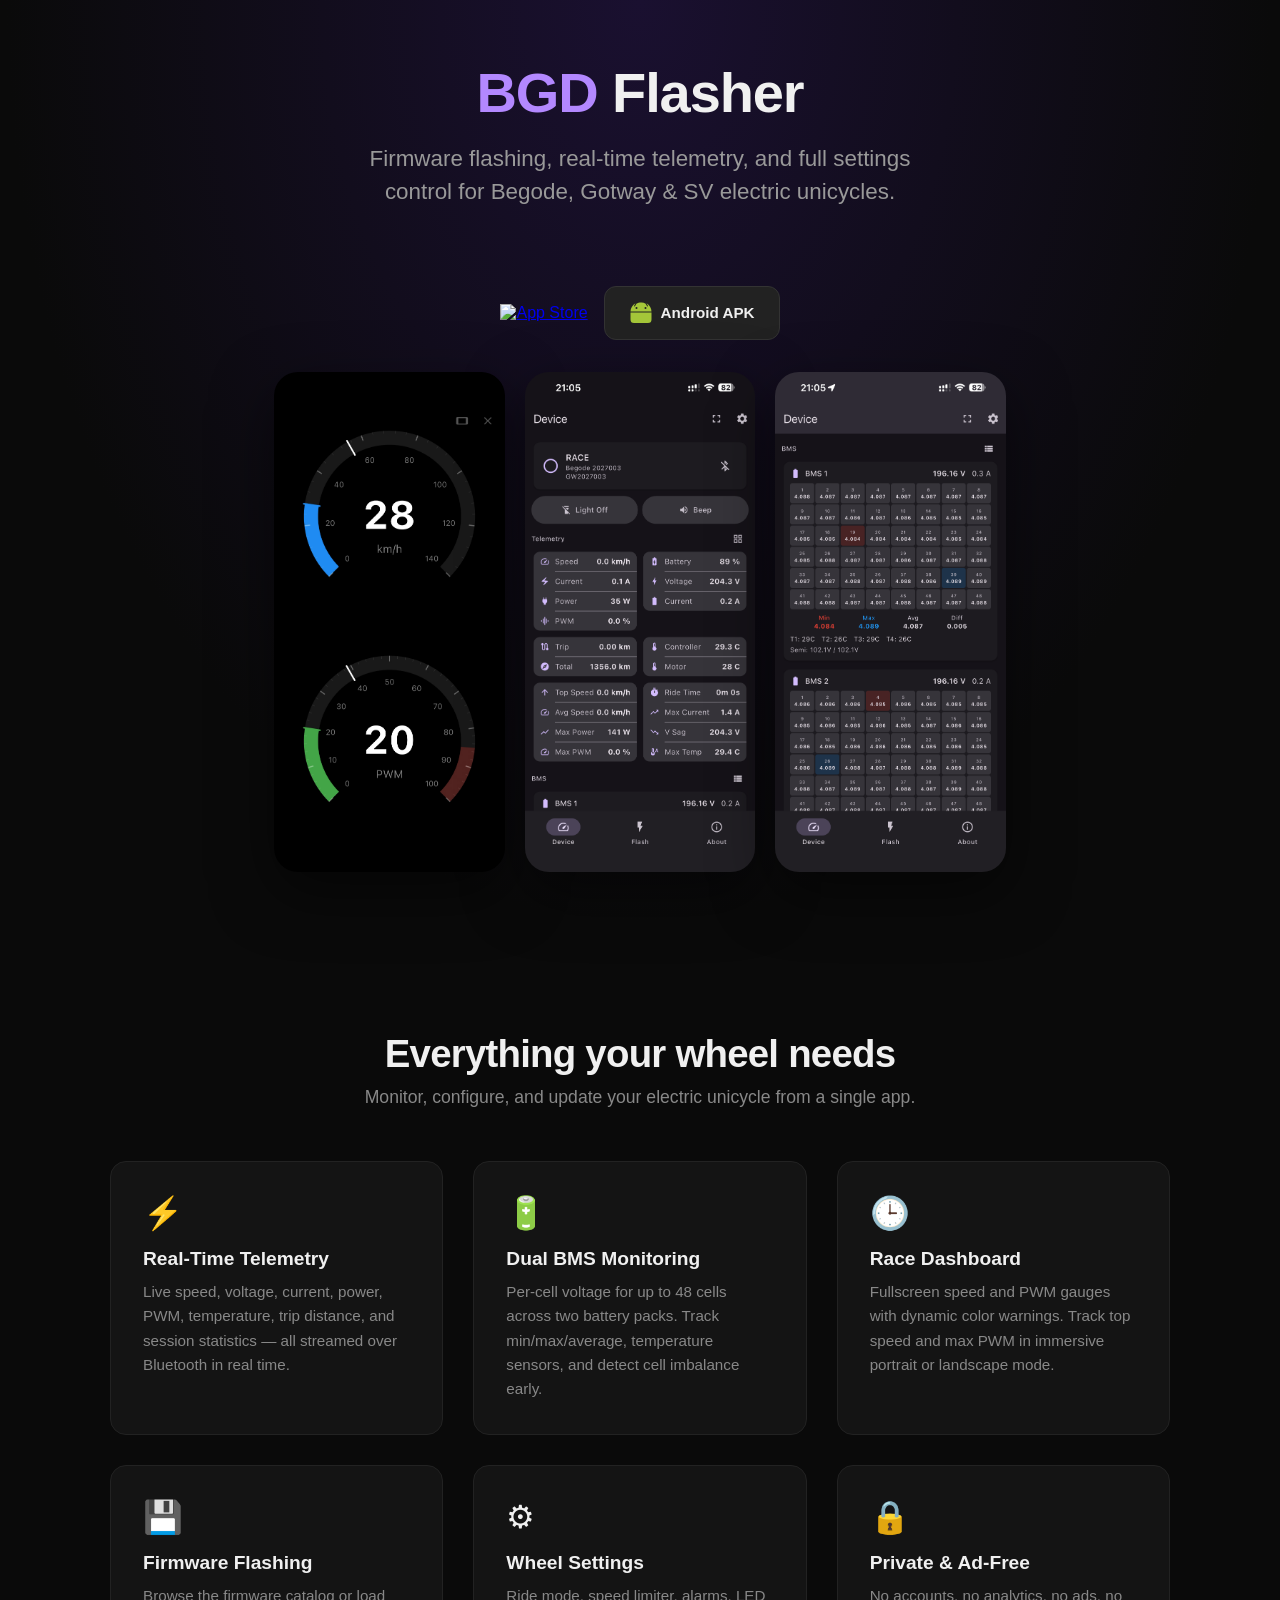
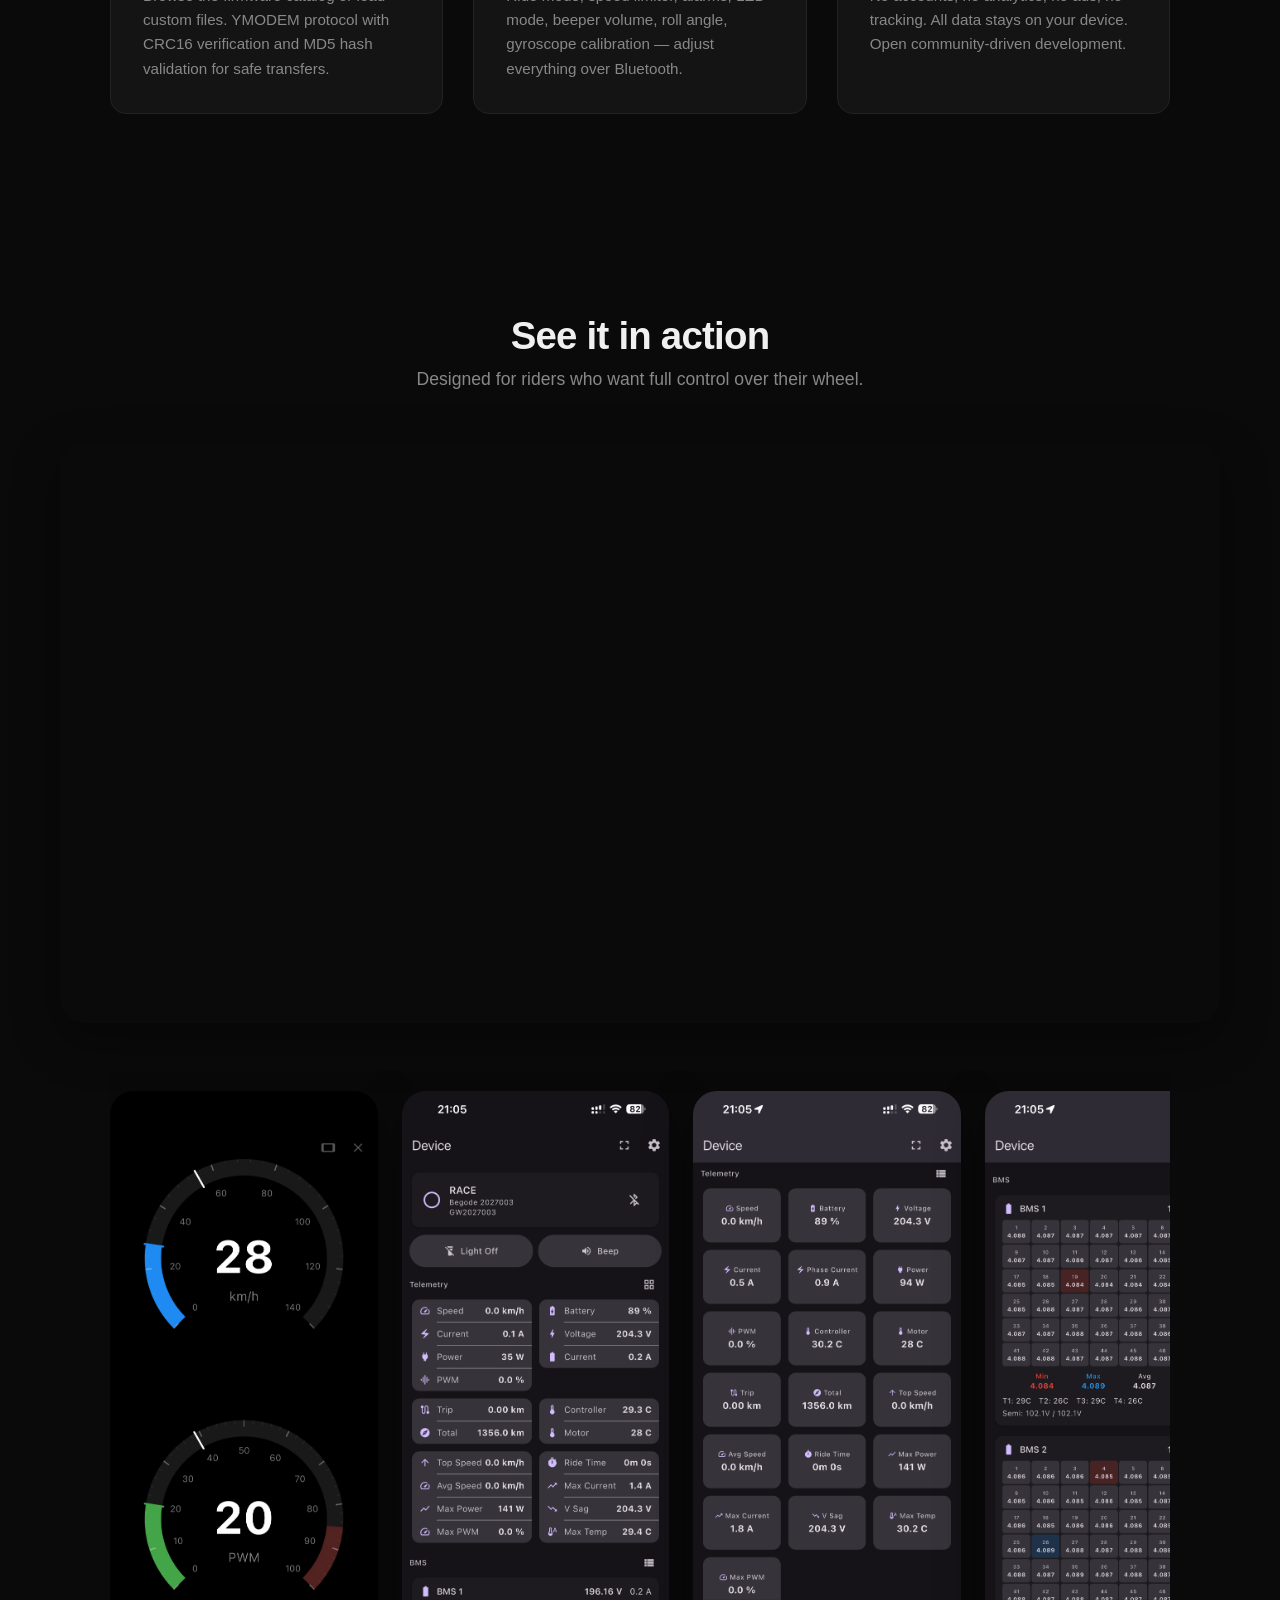
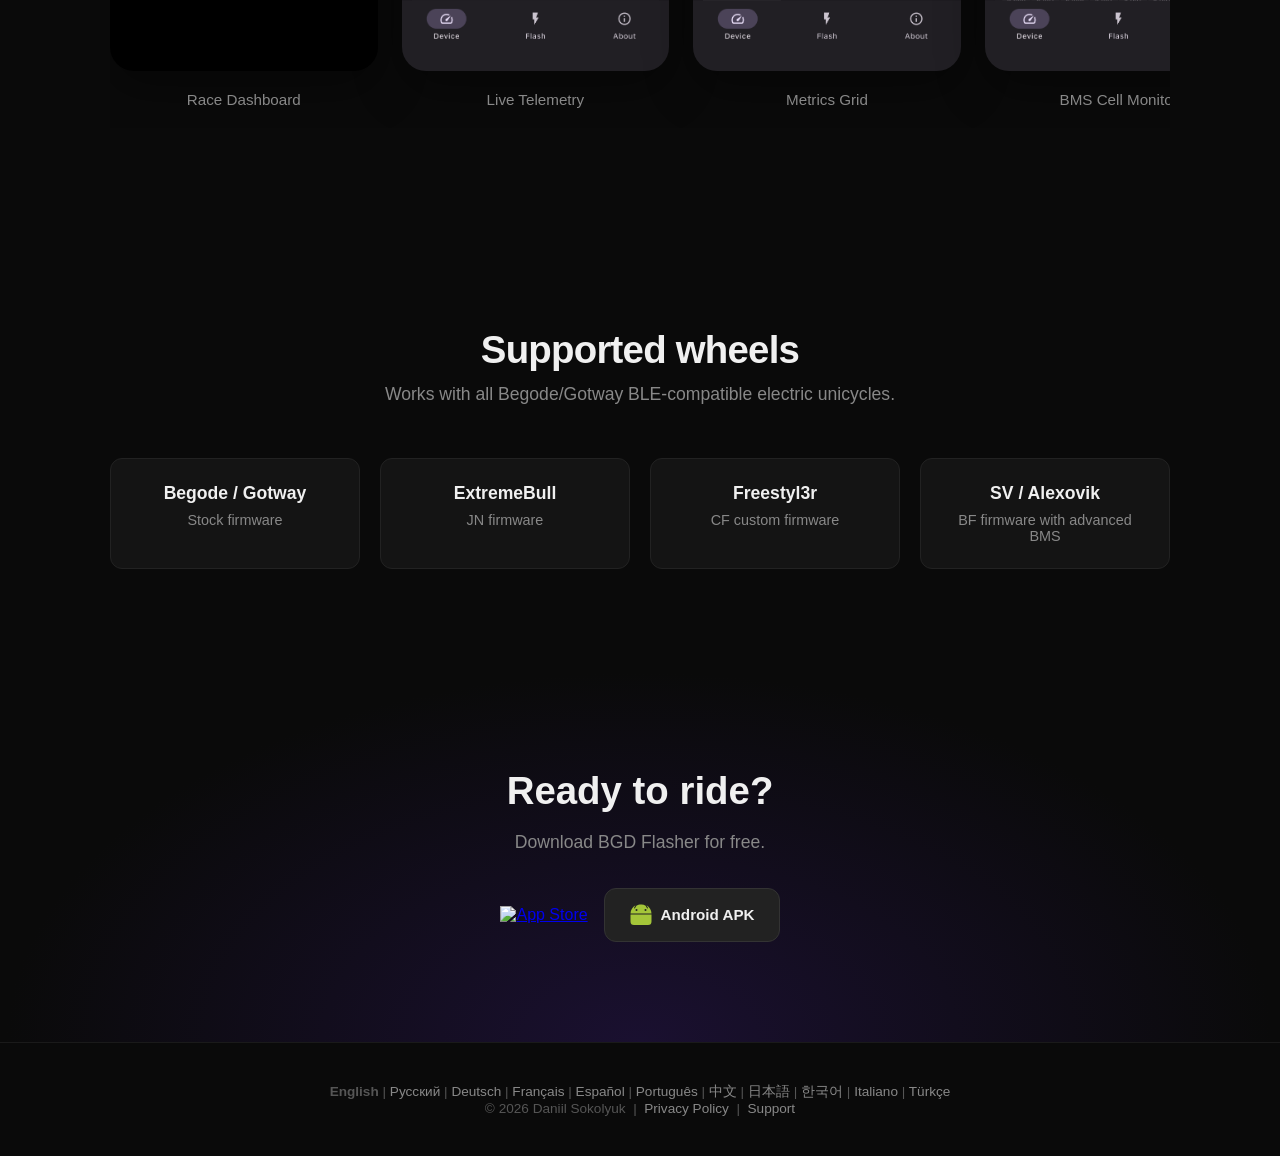
==== commit 55810866: "Full SEO overhaul: real keywords per market, FAQ schema, OG/Twitter/favicons, lang switcher" ====
--- a/bgdflasher/index.html
+++ b/bgdflasher/index.html
@@ -3,15 +3,16 @@
 <head>
     <meta charset="UTF-8">
     <meta name="viewport" content="width=device-width, initial-scale=1.0">
+
+    <!-- Primary SEO -->
     <title>BGD Flasher — Firmware & Telemetry App for Begode, Gotway & SV Electric Unicycles</title>
-    <meta name="description" content="Flash firmware, monitor real-time telemetry, adjust settings, and track BMS cell data on your Begode, Gotway, or SV electric unicycle. Free iOS app.">
-    <meta name="keywords" content="begode, gotway, euc, electric unicycle, firmware, flasher, telemetry, bms, dashboard, speed, battery, sv, extremebull, monowheel">
-    <meta property="og:title" content="BGD Flasher — EUC Telemetry & Firmware Tool">
-    <meta property="og:description" content="Flash firmware, monitor real-time telemetry, and fine-tune your Begode, Gotway & SV electric unicycle.">
-    <meta property="og:type" content="website">
-    <meta property="og:url" content="https://sokoly.uk/bgdflasher">
-    <meta property="og:image" content="https://sokoly.uk/bgdflasher/01_dashboard.png">
+    <meta name="description" content="Flash firmware, monitor real-time telemetry, adjust settings, and track BMS cell data on your Begode, Gotway, or SV electric unicycle. Free iOS & Android app.">
+    <meta name="keywords" content="begode,gotway,euc,electric unicycle,firmware,flasher,telemetry,bms,dashboard,speed,battery,sv,extremebull,monowheel,wheellog">
+    <meta name="author" content="Daniil Sokolyuk">
+    <meta name="robots" content="index, follow, max-image-preview:large, max-snippet:-1, max-video-preview:-1">
     <link rel="canonical" href="https://sokoly.uk/bgdflasher">
+
+    <!-- Language alternates -->
     <link rel="alternate" hreflang="en" href="https://sokoly.uk/bgdflasher">
     <link rel="alternate" hreflang="ru" href="https://sokoly.uk/bgdflasher/ru">
     <link rel="alternate" hreflang="de" href="https://sokoly.uk/bgdflasher/de">
@@ -24,18 +25,137 @@
     <link rel="alternate" hreflang="it" href="https://sokoly.uk/bgdflasher/it">
     <link rel="alternate" hreflang="tr" href="https://sokoly.uk/bgdflasher/tr">
     <link rel="alternate" hreflang="x-default" href="https://sokoly.uk/bgdflasher">
+
+    <!-- Open Graph -->
+    <meta property="og:type" content="website">
+    <meta property="og:url" content="https://sokoly.uk/bgdflasher">
+    <meta property="og:title" content="BGD Flasher — EUC Telemetry & Firmware Tool">
+    <meta property="og:description" content="Flash firmware, monitor real-time telemetry, and fine-tune your Begode, Gotway & SV electric unicycle.">
+    <meta property="og:image" content="https://sokoly.uk/bgdflasher/og-image.png">
+    <meta property="og:image:width" content="1200">
+    <meta property="og:image:height" content="630">
+    <meta property="og:image:alt" content="BGD Flasher — EUC telemetry and firmware app">
+    <meta property="og:site_name" content="BGD Flasher">
+    <meta property="og:locale" content="en_US">
+    <meta property="og:locale:alternate" content="ru_RU">
+    <meta property="og:locale:alternate" content="de_DE">
+    <meta property="og:locale:alternate" content="fr_FR">
+    <meta property="og:locale:alternate" content="es_ES">
+    <meta property="og:locale:alternate" content="pt_BR">
+    <meta property="og:locale:alternate" content="zh_CN">
+    <meta property="og:locale:alternate" content="ja_JP">
+    <meta property="og:locale:alternate" content="ko_KR">
+    <meta property="og:locale:alternate" content="it_IT">
+    <meta property="og:locale:alternate" content="tr_TR">
+
+    <!-- Twitter Card -->
+    <meta name="twitter:card" content="summary_large_image">
+    <meta name="twitter:url" content="https://sokoly.uk/bgdflasher">
+    <meta name="twitter:title" content="BGD Flasher — EUC Telemetry & Firmware Tool">
+    <meta name="twitter:description" content="Flash firmware, monitor real-time telemetry, and fine-tune your Begode, Gotway & SV electric unicycle.">
+    <meta name="twitter:image" content="https://sokoly.uk/bgdflasher/og-image.png">
+    <meta name="twitter:image:alt" content="BGD Flasher app interface">
+
+    <!-- Apple specific -->
+    <meta name="apple-mobile-web-app-title" content="BGD Flasher">
+    <meta name="apple-mobile-web-app-capable" content="yes">
+
+    <!-- Favicons -->
+    <link rel="icon" type="image/png" sizes="16x16" href="favicon-16x16.png">
+    <link rel="icon" type="image/png" sizes="32x32" href="favicon-32x32.png">
+    <link rel="icon" type="image/png" sizes="192x192" href="favicon-192x192.png">
+    <link rel="icon" type="image/png" sizes="512x512" href="favicon-512x512.png">
+    <link rel="apple-touch-icon" sizes="180x180" href="apple-touch-icon.png">
+
+    <!-- Performance -->
+    <link rel="preconnect" href="https://apps.apple.com">
+    <link rel="dns-prefetch" href="https://apps.apple.com">
+
+    <!-- Styles -->
     <link rel="stylesheet" href="style.css">
-    <script type="application/ld+json">
-    {
-        "@context": "https://schema.org",
-        "@type": "MobileApplication",
+
+    <!-- Schema.org — Software Application -->
+    <script type="application/ld+json">
+    {
+        "@context": "https://schema.org",
+        "@type": "SoftwareApplication",
         "name": "BGD Flasher",
-        "operatingSystem": "iOS, Android",
+        "alternateName": ["Begode Flasher", "BGD Flasher EUC", "Gotway Flasher"],
+        "description": "Flash firmware, monitor real-time telemetry, adjust settings, and track BMS cell data on your Begode, Gotway, or SV electric unicycle. Free iOS & Android app.",
         "applicationCategory": "UtilitiesApplication",
-        "description": "Flash firmware, monitor real-time telemetry, adjust settings, and track BMS cell data on your Begode, Gotway, or SV electric unicycle. Free iOS app.",
-        "inLanguage": "en",
-        "offers": { "@type": "Offer", "price": "0", "priceCurrency": "USD" },
-        "author": { "@type": "Person", "name": "Daniil Sokolyuk" }
+        "applicationSubCategory": "Sports",
+        "operatingSystem": "iOS 16.0 or later, Android",
+        "url": "https://sokoly.uk/bgdflasher",
+        "downloadUrl": "https://apps.apple.com/app/bgd-flasher/id0000000000",
+        "installUrl": "https://apps.apple.com/app/bgd-flasher/id0000000000",
+        "softwareVersion": "1.2.0",
+        "datePublished": "2026-03-31",
+        "author": { "@type": "Person", "name": "Daniil Sokolyuk", "url": "https://sokoly.uk" },
+        "publisher": { "@type": "Person", "name": "Daniil Sokolyuk" },
+        "offers": { "@type": "Offer", "price": "0", "priceCurrency": "USD", "availability": "https://schema.org/InStock" },
+        "screenshot": [
+            "https://sokoly.uk/bgdflasher/01_dashboard.png",
+            "https://sokoly.uk/bgdflasher/02_telemetry.png",
+            "https://sokoly.uk/bgdflasher/04_bms_cells.png"
+        ],
+        "featureList": [
+            "Real-time telemetry via Bluetooth",
+            "Dual BMS cell voltage monitoring",
+            "Fullscreen speed and PWM dashboard",
+            "Firmware flashing with YMODEM protocol",
+            "Wheel settings management",
+            "No ads, no tracking, no account required"
+        ],
+        "keywords": "begode,gotway,euc,electric unicycle,firmware,flasher,telemetry,bms,dashboard,speed,battery,sv,extremebull,monowheel,wheellog",
+        "inLanguage": "en"
+    }
+    </script>
+
+    <!-- Schema.org — FAQ -->
+    <script type="application/ld+json">
+    {
+        "@context": "https://schema.org",
+        "@type": "FAQPage",
+        "mainEntity": [
+            {
+                "@type": "Question",
+                "name": "Is BGD Flasher free?",
+                "acceptedAnswer": { "@type": "Answer", "text": "Yes, BGD Flasher is completely free — no ads, no in-app purchases, no tracking." }
+            },
+            {
+                "@type": "Question",
+                "name": "Which wheels are supported?",
+                "acceptedAnswer": { "@type": "Answer", "text": "All Begode, Gotway, ExtremeBull, Freestyl3r, and SV/Alexovik BLE-compatible electric unicycles." }
+            },
+            {
+                "@type": "Question",
+                "name": "Is it safe to flash firmware?",
+                "acceptedAnswer": { "@type": "Answer", "text": "Yes. BGD Flasher uses the YMODEM protocol with CRC16 checksums and MD5 hash verification to ensure safe, reliable firmware transfers." }
+            }
+        ]
+    }
+    </script>
+
+    <!-- Schema.org — WebSite -->
+    <script type="application/ld+json">
+    {
+        "@context": "https://schema.org",
+        "@type": "WebSite",
+        "name": "BGD Flasher",
+        "url": "https://sokoly.uk/bgdflasher",
+        "inLanguage": "en"
+    }
+    </script>
+
+    <!-- Schema.org — BreadcrumbList -->
+    <script type="application/ld+json">
+    {
+        "@context": "https://schema.org",
+        "@type": "BreadcrumbList",
+        "itemListElement": [
+            { "@type": "ListItem", "position": 1, "name": "Home", "item": "https://sokoly.uk/" },
+            { "@type": "ListItem", "position": 2, "name": "BGD Flasher", "item": "https://sokoly.uk/bgdflasher" }
+        ]
     }
     </script>
 </head>
@@ -121,6 +241,7 @@
     </div>
 
     <footer>
+        <p><strong>English</strong> | <a href="https://sokoly.uk/bgdflasher/ru">Русский</a> | <a href="https://sokoly.uk/bgdflasher/de">Deutsch</a> | <a href="https://sokoly.uk/bgdflasher/fr">Français</a> | <a href="https://sokoly.uk/bgdflasher/es">Español</a> | <a href="https://sokoly.uk/bgdflasher/pt">Português</a> | <a href="https://sokoly.uk/bgdflasher/zh">中文</a> | <a href="https://sokoly.uk/bgdflasher/ja">日本語</a> | <a href="https://sokoly.uk/bgdflasher/ko">한국어</a> | <a href="https://sokoly.uk/bgdflasher/it">Italiano</a> | <a href="https://sokoly.uk/bgdflasher/tr">Türkçe</a></p>
         <p>&copy; 2026 Daniil Sokolyuk &nbsp;|&nbsp; <a href="privacy">Privacy Policy</a> &nbsp;|&nbsp; <a href="support">Support</a></p>
     </footer>
 
